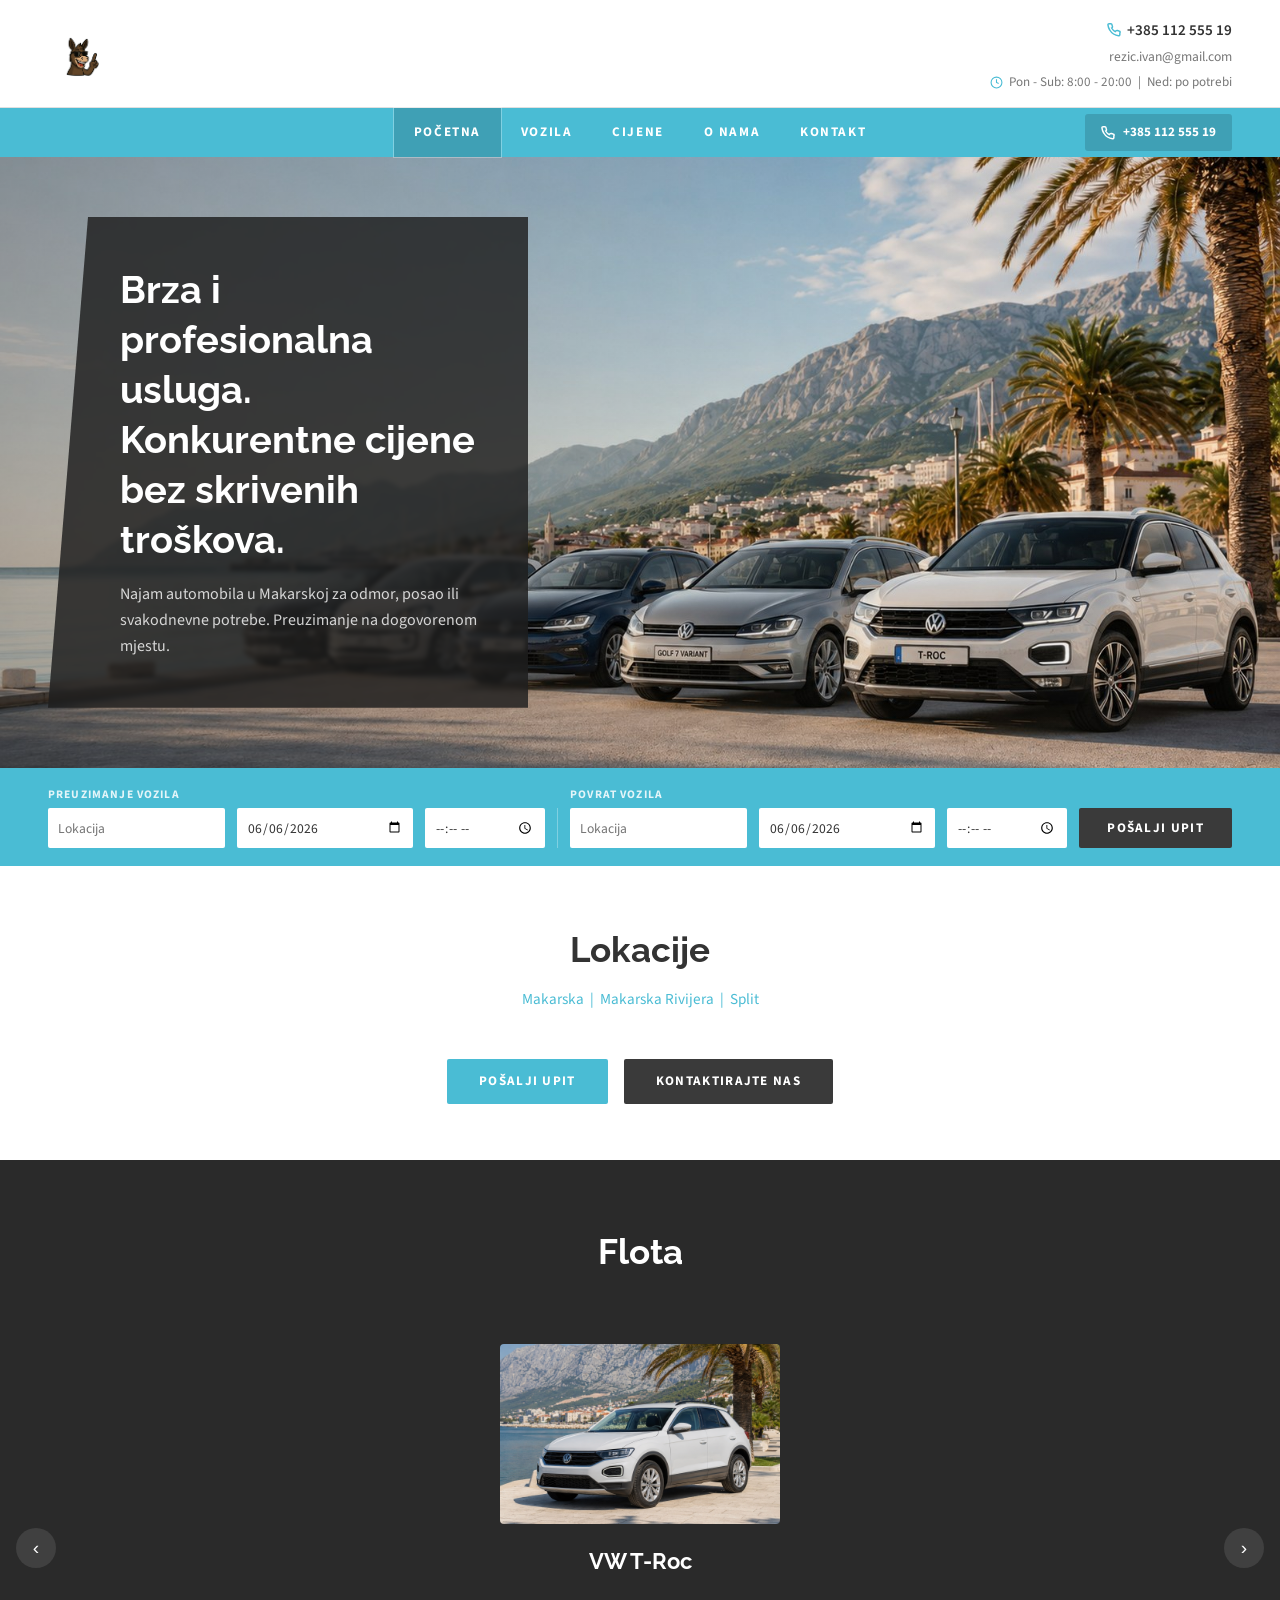
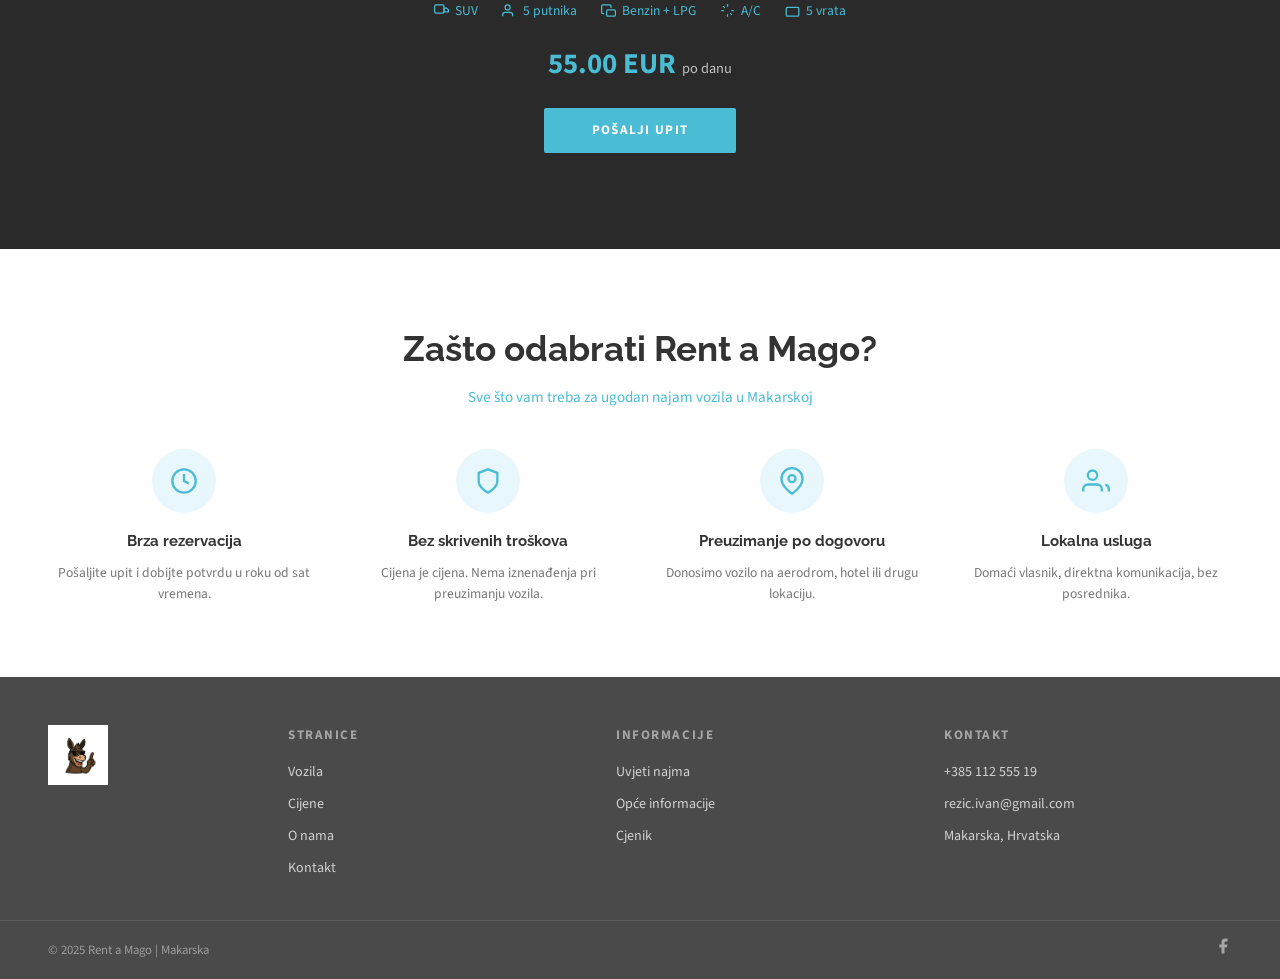
==== index.html @ d25d4eca "slike" ====
<!DOCTYPE html>
<html lang="hr">
<head>
<meta charset="UTF-8">
<meta name="viewport" content="width=device-width, initial-scale=1.0">
<title>Rent a Car Makarska | Rent a Mago</title>
<meta name="description" content="Povoljni najam automobila u Makarskoj i na Makarskoj rivijeri. VW T-Roc, Golf Variant, Polo, Up i Opel Adam Cabrio. Pošaljite upit odmah.">
<link rel="preconnect" href="https://fonts.googleapis.com">
<link rel="preconnect" href="https://fonts.gstatic.com" crossorigin>
<link href="https://fonts.googleapis.com/css2?family=Raleway:wght@700;800&family=Source+Sans+3:wght@400;600;700&display=swap" rel="stylesheet">
<link rel="stylesheet" href="style.css">
</head>
<body>

<!-- TOP HEADER -->
<div class="top-header">
  <div class="top-header-inner">
    <a href="index.html" class="logo-wrap">
      <img src="[data-uri]" alt="Rent a Mago" class="logo-img">
    </a>
    <div class="header-contact">
      <div class="header-phones">
        <span class="header-phone">
          <svg width="14" height="14" viewBox="0 0 24 24" fill="none" stroke="currentColor" stroke-width="2.5"><path d="M22 16.92v3a2 2 0 0 1-2.18 2 19.79 19.79 0 0 1-8.63-3.07A19.5 19.5 0 0 1 4.69 12a19.79 19.79 0 0 1-3.07-8.67A2 2 0 0 1 3.6 1.27h3a2 2 0 0 1 2 1.72c.127.96.361 1.903.7 2.81a2 2 0 0 1-.45 2.11L7.91 8.56a16 16 0 0 0 6.29 6.29l1.46-1.47a2 2 0 0 1 2.11-.45c.907.339 1.85.573 2.81.7A2 2 0 0 1 22 16.92z"/></svg>
          +385 112 555 19
        </span>
      </div>
      <span class="header-email">rezic.ivan@gmail.com</span>
      <span class="header-hours">
        <svg width="13" height="13" viewBox="0 0 24 24" fill="none" stroke="currentColor" stroke-width="2"><circle cx="12" cy="12" r="10"/><polyline points="12 6 12 12 16 14"/></svg>
        Pon - Sub: 8:00 - 20:00 &nbsp;|&nbsp; Ned: po potrebi
      </span>
    </div>
  </div>
</div>

<!-- NAVBAR -->
<nav class="navbar" id="navbar">
  <div class="navbar-inner">
    <ul class="nav-links" id="navLinks">
      <li><a href="index.html" class="nav-link active">Početna</a></li>
      <li><a href="vozila.html" class="nav-link">Vozila</a></li>
      <li><a href="cijene.html" class="nav-link">Cijene</a></li>
      <li><a href="o-nama.html" class="nav-link">O nama</a></li>
      <li><a href="kontakt.html" class="nav-link">Kontakt</a></li>
    </ul>
    <a href="tel:+38511255519" class="nav-phone-pill">
      <svg width="14" height="14" viewBox="0 0 24 24" fill="none" stroke="currentColor" stroke-width="2.5"><path d="M22 16.92v3a2 2 0 0 1-2.18 2 19.79 19.79 0 0 1-8.63-3.07A19.5 19.5 0 0 1 4.69 12a19.79 19.79 0 0 1-3.07-8.67A2 2 0 0 1 3.6 1.27h3a2 2 0 0 1 2 1.72c.127.96.361 1.903.7 2.81a2 2 0 0 1-.45 2.11L7.91 8.56a16 16 0 0 0 6.29 6.29l1.46-1.47a2 2 0 0 1 2.11-.45c.907.339 1.85.573 2.81.7A2 2 0 0 1 22 16.92z"/></svg>
      +385 112 555 19
    </a>
    <button class="burger" id="burger" aria-label="Menu"><span></span><span></span><span></span></button>
  </div>
</nav>

<!-- HERO -->
<section class="hero">
  <div class="hero-img-placeholder"></div>
  <div class="hero-bg"></div>
  <div class="hero-inner">
    <div class="hero-panel">
      <h1>Brza i profesionalna usluga. Konkurentne cijene bez skrivenih troškova.</h1>
      <p>Najam automobila u Makarskoj za odmor, posao ili svakodnevne potrebe. Preuzimanje na dogovorenom mjestu.</p>
    </div>
  </div>
</section>

<!-- BOOKING BAR -->
<div class="booking-bar">
  <div class="booking-bar-inner">
    <div class="booking-group">
      <label>Preuzimanje vozila</label>
      <input type="text" placeholder="Lokacija">
    </div>
    <div class="booking-group">
      <label>&nbsp;</label>
      <input type="date" value="2026-06-06">
    </div>
    <div class="booking-group" style="max-width:110px">
      <label>&nbsp;</label>
      <input type="time" placeholder="Vrijeme">
    </div>
    <div class="booking-divider"></div>
    <div class="booking-group">
      <label>Povrat vozila</label>
      <input type="text" placeholder="Lokacija">
    </div>
    <div class="booking-group">
      <label>&nbsp;</label>
      <input type="date" value="2026-06-06">
    </div>
    <div class="booking-group" style="max-width:110px">
      <label>&nbsp;</label>
      <input type="time" placeholder="Vrijeme">
    </div>
    <a href="kontakt.html" class="btn-book">Pošalji upit</a>
  </div>
</div>

<!-- LOCATION SECTION -->
<section class="location-section">
  <div class="container">
    <h2 class="section-title">Lokacije</h2>
    <p class="section-sub">Makarska &nbsp;|&nbsp; Makarska Rivijera &nbsp;|&nbsp; Split</p>
    <div class="location-btns">
      <a href="kontakt.html" class="btn-primary">Pošalji upit</a>
      <a href="kontakt.html" class="btn-secondary">Kontaktirajte nas</a>
    </div>
  </div>
</section>

<!-- FLEET CAROUSEL -->
<section class="fleet-section">
  <div class="container">
    <h2 class="section-title" style="margin-bottom:32px">Flota</h2>
  </div>
  <div class="fleet-carousel" id="fleetCarousel">
    <div class="fleet-track" id="fleetTrack">

      
      <div class="fleet-card">
        <div class="fleet-car-img">
          <img src="images/troc-1.png" alt="VW T-Roc">
        </div>
        <h3>VW T-Roc</h3>
        <div class="fleet-specs">
          <span class="fleet-spec"><svg width="15" height="15" viewBox="0 0 24 24" fill="none" stroke="currentColor" stroke-width="2"><rect x="1" y="3" width="15" height="13" rx="2"/><path d="M16 8h4l3 3v3h-7V8z"/></svg> SUV</span>
          <span class="fleet-spec"><svg width="15" height="15" viewBox="0 0 24 24" fill="none" stroke="currentColor" stroke-width="2"><path d="M17 21v-2a4 4 0 0 0-4-4H5a4 4 0 0 0-4 4v2"/><circle cx="9" cy="7" r="4"/></svg> 5 putnika</span>
          <span class="fleet-spec"><svg width="15" height="15" viewBox="0 0 24 24" fill="none" stroke="currentColor" stroke-width="2"><path d="M5 17H3a2 2 0 0 1-2-2V5a2 2 0 0 1 2-2h11a2 2 0 0 1 2 2v3"/><rect x="9" y="11" width="14" height="10" rx="2"/></svg> Benzin + LPG</span>
          <span class="fleet-spec"><svg width="15" height="15" viewBox="0 0 24 24" fill="none" stroke="currentColor" stroke-width="2"><path d="M12 2v4M12 18v4M4.93 4.93l2.83 2.83M16.24 16.24l2.83 2.83M2 12h4M18 12h4"/></svg> A/C</span>
          <span class="fleet-spec"><svg width="15" height="15" viewBox="0 0 24 24" fill="none" stroke="currentColor" stroke-width="2"><rect x="2" y="7" width="20" height="14" rx="2"/></svg> 5 vrata</span>
        </div>
        <div class="fleet-price">
          <div class="fleet-price-new">55.00 EUR <span>po danu</span></div>
        </div>
        <a href="kontakt.html" class="btn-primary" style="padding:12px 48px">Pošalji upit</a>
      </div>

      <div class="fleet-card">
        <div class="fleet-car-img">
          <img src="images/golf-1.png" alt="VW Golf 7 Variant">
        </div>
        <h3>VW Golf 7 Variant</h3>
        <div class="fleet-specs">
          <span class="fleet-spec"><svg width="15" height="15" viewBox="0 0 24 24" fill="none" stroke="currentColor" stroke-width="2"><rect x="1" y="3" width="15" height="13" rx="2"/><path d="M16 8h4l3 3v3h-7V8z"/></svg> Karavan</span>
          <span class="fleet-spec"><svg width="15" height="15" viewBox="0 0 24 24" fill="none" stroke="currentColor" stroke-width="2"><path d="M17 21v-2a4 4 0 0 0-4-4H5a4 4 0 0 0-4 4v2"/><circle cx="9" cy="7" r="4"/></svg> 5 putnika</span>
          <span class="fleet-spec"><svg width="15" height="15" viewBox="0 0 24 24" fill="none" stroke="currentColor" stroke-width="2"><path d="M5 17H3a2 2 0 0 1-2-2V5a2 2 0 0 1 2-2h11a2 2 0 0 1 2 2v3"/><rect x="9" y="11" width="14" height="10" rx="2"/></svg> Dizel</span>
          <span class="fleet-spec"><svg width="15" height="15" viewBox="0 0 24 24" fill="none" stroke="currentColor" stroke-width="2"><path d="M12 2v4M12 18v4M4.93 4.93l2.83 2.83M16.24 16.24l2.83 2.83M2 12h4M18 12h4"/></svg> A/C</span>
          <span class="fleet-spec"><svg width="15" height="15" viewBox="0 0 24 24" fill="none" stroke="currentColor" stroke-width="2"><rect x="2" y="7" width="20" height="14" rx="2"/></svg> 5 vrata</span>
        </div>
        <div class="fleet-price">
          <div class="fleet-price-new">50.00 EUR <span>po danu</span></div>
        </div>
        <a href="kontakt.html" class="btn-primary" style="padding:12px 48px">Pošalji upit</a>
      </div>

      <div class="fleet-card">
        <div class="fleet-car-img">
          <img src="images/polo-1.png" alt="VW Polo">
        </div>
        <h3>VW Polo</h3>
        <div class="fleet-specs">
          <span class="fleet-spec"><svg width="15" height="15" viewBox="0 0 24 24" fill="none" stroke="currentColor" stroke-width="2"><rect x="1" y="3" width="15" height="13" rx="2"/><path d="M16 8h4l3 3v3h-7V8z"/></svg> Gradsko vozilo</span>
          <span class="fleet-spec"><svg width="15" height="15" viewBox="0 0 24 24" fill="none" stroke="currentColor" stroke-width="2"><path d="M17 21v-2a4 4 0 0 0-4-4H5a4 4 0 0 0-4 4v2"/><circle cx="9" cy="7" r="4"/></svg> 5 putnika</span>
          <span class="fleet-spec"><svg width="15" height="15" viewBox="0 0 24 24" fill="none" stroke="currentColor" stroke-width="2"><path d="M5 17H3a2 2 0 0 1-2-2V5a2 2 0 0 1 2-2h11a2 2 0 0 1 2 2v3"/><rect x="9" y="11" width="14" height="10" rx="2"/></svg> Dizel</span>
          <span class="fleet-spec"><svg width="15" height="15" viewBox="0 0 24 24" fill="none" stroke="currentColor" stroke-width="2"><path d="M12 2v4M12 18v4M4.93 4.93l2.83 2.83M16.24 16.24l2.83 2.83M2 12h4M18 12h4"/></svg> A/C</span>
          <span class="fleet-spec"><svg width="15" height="15" viewBox="0 0 24 24" fill="none" stroke="currentColor" stroke-width="2"><rect x="2" y="7" width="20" height="14" rx="2"/></svg> 5 vrata</span>
        </div>
        <div class="fleet-price">
          <div class="fleet-price-new">40.00 EUR <span>po danu</span></div>
        </div>
        <a href="kontakt.html" class="btn-primary" style="padding:12px 48px">Pošalji upit</a>
      </div>

      <div class="fleet-card">
        <div class="fleet-car-img">
          <img src="images/up-1.png" alt="VW Up">
        </div>
        <h3>VW Up</h3>
        <div class="fleet-specs">
          <span class="fleet-spec"><svg width="15" height="15" viewBox="0 0 24 24" fill="none" stroke="currentColor" stroke-width="2"><rect x="1" y="3" width="15" height="13" rx="2"/><path d="M16 8h4l3 3v3h-7V8z"/></svg> Mali gradski</span>
          <span class="fleet-spec"><svg width="15" height="15" viewBox="0 0 24 24" fill="none" stroke="currentColor" stroke-width="2"><path d="M17 21v-2a4 4 0 0 0-4-4H5a4 4 0 0 0-4 4v2"/><circle cx="9" cy="7" r="4"/></svg> 4 putnika</span>
          <span class="fleet-spec"><svg width="15" height="15" viewBox="0 0 24 24" fill="none" stroke="currentColor" stroke-width="2"><path d="M5 17H3a2 2 0 0 1-2-2V5a2 2 0 0 1 2-2h11a2 2 0 0 1 2 2v3"/><rect x="9" y="11" width="14" height="10" rx="2"/></svg> Benzin</span>
          <span class="fleet-spec"><svg width="15" height="15" viewBox="0 0 24 24" fill="none" stroke="currentColor" stroke-width="2"><path d="M12 2v4M12 18v4M4.93 4.93l2.83 2.83M16.24 16.24l2.83 2.83M2 12h4M18 12h4"/></svg> A/C</span>
          <span class="fleet-spec"><svg width="15" height="15" viewBox="0 0 24 24" fill="none" stroke="currentColor" stroke-width="2"><rect x="2" y="7" width="20" height="14" rx="2"/></svg> 5 vrata</span>
        </div>
        <div class="fleet-price">
          <div class="fleet-price-new">35.00 EUR <span>po danu</span></div>
        </div>
        <a href="kontakt.html" class="btn-primary" style="padding:12px 48px">Pošalji upit</a>
      </div>

      <div class="fleet-card">
        <div class="fleet-car-img">
          <img src="images/adam-1.png" alt="Opel Adam Cabrio">
        </div>
        <h3>Opel Adam Cabrio</h3>
        <div class="fleet-specs">
          <span class="fleet-spec"><svg width="15" height="15" viewBox="0 0 24 24" fill="none" stroke="currentColor" stroke-width="2"><rect x="1" y="3" width="15" height="13" rx="2"/><path d="M16 8h4l3 3v3h-7V8z"/></svg> Cabrio</span>
          <span class="fleet-spec"><svg width="15" height="15" viewBox="0 0 24 24" fill="none" stroke="currentColor" stroke-width="2"><path d="M17 21v-2a4 4 0 0 0-4-4H5a4 4 0 0 0-4 4v2"/><circle cx="9" cy="7" r="4"/></svg> 4 putnika</span>
          <span class="fleet-spec"><svg width="15" height="15" viewBox="0 0 24 24" fill="none" stroke="currentColor" stroke-width="2"><path d="M5 17H3a2 2 0 0 1-2-2V5a2 2 0 0 1 2-2h11a2 2 0 0 1 2 2v3"/><rect x="9" y="11" width="14" height="10" rx="2"/></svg> Benzin</span>
          <span class="fleet-spec"><svg width="15" height="15" viewBox="0 0 24 24" fill="none" stroke="currentColor" stroke-width="2"><path d="M12 2v4M12 18v4M4.93 4.93l2.83 2.83M16.24 16.24l2.83 2.83M2 12h4M18 12h4"/></svg> A/C</span>
          <span class="fleet-spec"><svg width="15" height="15" viewBox="0 0 24 24" fill="none" stroke="currentColor" stroke-width="2"><rect x="2" y="7" width="20" height="14" rx="2"/></svg> 3 vrata</span>
        </div>
        <div class="fleet-price">
          <div class="fleet-price-new">45.00 EUR <span>po danu</span></div>
        </div>
        <a href="kontakt.html" class="btn-primary" style="padding:12px 48px">Pošalji upit</a>
      </div>



    </div>
    <button class="fleet-nav fleet-prev" id="fleetPrev">&#8249;</button>
    <button class="fleet-nav fleet-next" id="fleetNext">&#8250;</button>
  </div>
</section>

<!-- FEATURES -->
<section class="section section-light">
  <div class="container">
    <h2 class="section-title">Zašto odabrati Rent a Mago?</h2>
    <p class="section-sub" style="margin-bottom:40px">Sve što vam treba za ugodan najam vozila u Makarskoj</p>
    <div class="features-grid">
      <div class="feature-card">
        <div class="feature-icon"><svg width="28" height="28" viewBox="0 0 24 24" fill="none" stroke="currentColor" stroke-width="2"><circle cx="12" cy="12" r="10"/><polyline points="12 6 12 12 16 14"/></svg></div>
        <h4>Brza rezervacija</h4>
        <p>Pošaljite upit i dobijte potvrdu u roku od sat vremena.</p>
      </div>
      <div class="feature-card">
        <div class="feature-icon"><svg width="28" height="28" viewBox="0 0 24 24" fill="none" stroke="currentColor" stroke-width="2"><path d="M12 22s8-4 8-10V5l-8-3-8 3v7c0 6 8 10 8 10z"/></svg></div>
        <h4>Bez skrivenih troškova</h4>
        <p>Cijena je cijena. Nema iznenađenja pri preuzimanju vozila.</p>
      </div>
      <div class="feature-card">
        <div class="feature-icon"><svg width="28" height="28" viewBox="0 0 24 24" fill="none" stroke="currentColor" stroke-width="2"><path d="M21 10c0 7-9 13-9 13s-9-6-9-13a9 9 0 0 1 18 0z"/><circle cx="12" cy="10" r="3"/></svg></div>
        <h4>Preuzimanje po dogovoru</h4>
        <p>Donosimo vozilo na aerodrom, hotel ili drugu lokaciju.</p>
      </div>
      <div class="feature-card">
        <div class="feature-icon"><svg width="28" height="28" viewBox="0 0 24 24" fill="none" stroke="currentColor" stroke-width="2"><path d="M17 21v-2a4 4 0 0 0-4-4H5a4 4 0 0 0-4 4v2"/><circle cx="9" cy="7" r="4"/><path d="M23 21v-2a4 4 0 0 0-3-3.87"/></svg></div>
        <h4>Lokalna usluga</h4>
        <p>Domaći vlasnik, direktna komunikacija, bez posrednika.</p>
      </div>
    </div>
  </div>
</section>

<!-- FOOTER -->
<footer class="footer">
  <div class="footer-inner">
    <div>
      <img src="[data-uri]" alt="Rent a Mago" class="footer-logo-img">
    </div>
    <div class="footer-col">
      <h5>Stranice</h5>
      <ul>
        <li><a href="vozila.html">Vozila</a></li>
        <li><a href="cijene.html">Cijene</a></li>
        <li><a href="o-nama.html">O nama</a></li>
        <li><a href="kontakt.html">Kontakt</a></li>
      </ul>
    </div>
    <div class="footer-col">
      <h5>Informacije</h5>
      <ul>
        <li><a href="kontakt.html">Uvjeti najma</a></li>
        <li><a href="kontakt.html">Opće informacije</a></li>
        <li><a href="cijene.html">Cjenik</a></li>
      </ul>
    </div>
    <div class="footer-col">
      <h5>Kontakt</h5>
      <ul>
        <li><a href="tel:+38511255519">+385 112 555 19</a></li>
        <li><a href="mailto:rezic.ivan@gmail.com">rezic.ivan@gmail.com</a></li>
        <li><a href="#">Makarska, Hrvatska</a></li>
      </ul>
    </div>
  </div>
  <div class="footer-bottom">
    <span class="footer-copy">&copy; 2025 Rent a Mago | Makarska</span>
    <div class="footer-social">
      <a href="#" aria-label="Facebook"><svg width="18" height="18" viewBox="0 0 24 24" fill="currentColor"><path d="M18 2h-3a5 5 0 0 0-5 5v3H7v4h3v8h4v-8h3l1-4h-4V7a1 1 0 0 1 1-1h3z"/></svg></a>
    </div>
  </div>
</footer>

<!-- MOBILE BAR -->
<div class="mobile-bar">
  <a href="tel:+38511255519"><svg width="16" height="16" viewBox="0 0 24 24" fill="none" stroke="currentColor" stroke-width="2.5"><path d="M22 16.92v3a2 2 0 0 1-2.18 2 19.79 19.79 0 0 1-8.63-3.07A19.5 19.5 0 0 1 4.69 12a19.79 19.79 0 0 1-3.07-8.67A2 2 0 0 1 3.6 1.27h3a2 2 0 0 1 2 1.72c.127.96.361 1.903.7 2.81a2 2 0 0 1-.45 2.11L7.91 8.56a16 16 0 0 0 6.29 6.29l1.46-1.47a2 2 0 0 1 2.11-.45c.907.339 1.85.573 2.81.7A2 2 0 0 1 22 16.92z"/></svg> Nazovi</a>
  <a href="kontakt.html"><svg width="16" height="16" viewBox="0 0 24 24" fill="none" stroke="currentColor" stroke-width="2.5"><path d="M21 15a2 2 0 0 1-2 2H7l-4 4V5a2 2 0 0 1 2-2h14a2 2 0 0 1 2 2z"/></svg> Upit</a>
</div>

<script src="main.js"></script>
</body>
</html>
---- style.css ----
/* ===========================
   RENT A MAGO — ALLEGRA STYLE
   =========================== */

*, *::before, *::after { box-sizing: border-box; margin: 0; padding: 0; }

:root {
  --blue: #4abcd4;
  --blue-dark: #3aa8c0;
  --blue-light: #e8f7fb;
  --dark: #3a3a3a;
  --dark-footer: #4a4a4a;
  --text: #333333;
  --text-muted: #777777;
  --text-light: #999999;
  --border: #e0e0e0;
  --white: #ffffff;
  --bg-light: #f5f5f5;
  --red: #e84545;
  --font-main: 'Source Sans 3', 'Segoe UI', sans-serif;
  --font-heading: 'Raleway', 'Segoe UI', sans-serif;
}

html {
  scroll-behavior: smooth;
  overflow-x: hidden;
}

body {
  font-family: var(--font-main);
  font-size: 15px;
  color: var(--text);
  background: var(--white);
  line-height: 1.6;
  overflow-x: hidden;
}

a { text-decoration: none; color: inherit; }
img { max-width: 100%; display: block; }
ul { list-style: none; }

/* ---- TOP HEADER ---- */
.top-header {
  background: var(--white);
  padding: 18px 0 14px;
  border-bottom: 1px solid var(--border);
}
.top-header-inner {
  max-width: 1160px; margin: 0 auto; padding: 0 24px;
  display: flex; align-items: center; justify-content: space-between;
}
.logo-wrap { display: flex; align-items: center; gap: 12px; }
.logo-img { height: 64px; width: auto; }
.logo-text { font-family: var(--font-heading); font-size: 0.75rem; font-weight: 700; letter-spacing: 0.3em; color: var(--blue); text-transform: uppercase; }
.header-contact { display: flex; flex-direction: column; align-items: flex-end; gap: 4px; }
.header-phones { display: flex; flex-direction: column; align-items: flex-end; gap: 2px; }
.header-phone { display: flex; align-items: center; gap: 6px; font-size: 0.95rem; font-weight: 600; color: var(--text); }
.header-phone svg { color: var(--blue); flex-shrink: 0; }
.header-email { font-size: 0.85rem; color: var(--text-muted); }
.header-hours { display: flex; align-items: center; gap: 6px; font-size: 0.82rem; color: var(--text-muted); }
.header-hours svg { color: var(--blue); }

/* ---- NAVBAR ---- */
.navbar {
  background: var(--blue);
  position: sticky; top: 0; z-index: 900;
}
.navbar-inner {
  max-width: 1160px; margin: 0 auto; padding: 0 24px;
  display: flex; align-items: center; justify-content: space-between;
}
.nav-links { display: flex; align-items: center; gap: 0; }
.nav-link {
  display: block; padding: 14px 20px;
  font-size: 0.82rem; font-weight: 700; letter-spacing: 0.12em;
  text-transform: uppercase; color: var(--white);
  transition: background 0.2s;
}
.nav-link:hover, .nav-link.active {
  background: rgba(0,0,0,0.15);
  outline: 1px solid rgba(255,255,255,0.3);
}
.nav-phone-pill {
  display: flex; align-items: center; gap: 8px;
  background: rgba(0,0,0,0.15); border-radius: 3px;
  padding: 8px 16px; font-size: 0.82rem; font-weight: 700; color: var(--white);
}
.burger { display: none; flex-direction: column; gap: 5px; cursor: pointer; padding: 8px; background: none; border: none; }
.burger span { display: block; width: 22px; height: 2px; background: var(--white); transition: 0.3s; }

/* ---- HERO ---- */
.hero {
  position: relative; width: 100%;
  min-height: 480px;
  overflow: hidden;
  display: flex; align-items: stretch;
}
.hero-bg {
  position: absolute; inset: 0;
  background: linear-gradient(100deg, rgba(0,0,0,0.35) 0%, rgba(0,0,0,0.1) 55%, transparent 100%);
  z-index: 1;
}
.hero-img {
  position: absolute; inset: 0;
  background: url('hero-bg.jpg') center/cover no-repeat;
  background-color: #1a2a3a;
}
/* Placeholder gradient when no photo */
.hero-img-placeholder {
  position: absolute; inset: 0;
  background-image: url('hero-rent-a-mago.jpg');
  background-size: cover;
  background-position: center center;
  background-repeat: no-repeat;
  background-color: #1a2a3a;
}
.hero-inner {
  position: relative; z-index: 2;
  width: 100%; display: flex; align-items: center; justify-content: flex-start;
  max-width: 1160px; margin: 0 auto; padding: 60px 24px;
}
.hero-panel {
  background: rgba(30,30,30,0.82);
  backdrop-filter: blur(2px);
  clip-path: polygon(40px 0%, 100% 0%, 100% 100%, 0% 100%);
  padding: 48px 48px 48px 72px;
  max-width: 480px; width: 100%;
}
.hero-panel h1 {
  font-family: var(--font-heading);
  font-size: clamp(1.6rem, 3vw, 2.4rem);
  font-weight: 700;
  color: var(--white);
  line-height: 1.3;
  margin-bottom: 16px;
}
.hero-panel p { font-size: 1rem; color: rgba(255,255,255,0.8); line-height: 1.65; }

/* ---- BOOKING BAR ---- */
.booking-bar {
  background: var(--blue);
  padding: 18px 0;
}
.booking-bar-inner {
  max-width: 1160px; margin: 0 auto; padding: 0 24px;
  display: flex; align-items: flex-end; gap: 12px; flex-wrap: wrap;
}
.booking-group { display: flex; flex-direction: column; gap: 4px; flex: 1; min-width: 120px; }
.booking-group label { font-size: 0.72rem; font-weight: 700; letter-spacing: 0.1em; text-transform: uppercase; color: rgba(255,255,255,0.85); }
.booking-group input, .booking-group select {
  height: 40px; padding: 0 10px;
  border: none; border-radius: 2px;
  font-family: var(--font-main); font-size: 0.85rem; color: var(--text);
  background: var(--white);
  width: 100%;
}
.booking-group input:focus, .booking-group select:focus { outline: 2px solid rgba(255,255,255,0.5); }
.booking-divider {
  width: 1px; height: 40px; background: rgba(255,255,255,0.3);
  align-self: flex-end; flex-shrink: 0;
}
.btn-book {
  height: 40px; padding: 0 28px;
  background: var(--dark); color: var(--white);
  border: none; border-radius: 2px;
  font-family: var(--font-main); font-size: 0.82rem; font-weight: 700;
  letter-spacing: 0.1em; text-transform: uppercase;
  cursor: pointer; transition: background 0.2s; white-space: nowrap;
  flex-shrink: 0;
}
.btn-book:hover { background: #222; }

/* ---- SECTIONS ---- */
.section { padding: 72px 0; }
.section-light { background: var(--white); }
.section-grey { background: var(--bg-light); }

.container { max-width: 1160px; margin: 0 auto; padding: 0 24px; width: 100%; }

.section-title {
  font-family: var(--font-heading);
  font-size: clamp(1.6rem, 3vw, 2.2rem);
  font-weight: 700; color: var(--text);
  text-align: center; margin-bottom: 8px;
}
.section-sub {
  text-align: center; color: var(--blue);
  font-size: 0.95rem; margin-bottom: 48px;
}
.section-sub a { color: var(--blue); }
.section-sub span { margin: 0 6px; }

/* ---- LOCATION SECTION ---- */
.location-section { padding: 56px 0; background: var(--white); text-align: center; }
.location-btns { display: flex; align-items: center; justify-content: center; gap: 16px; margin-top: 24px; }
.btn-primary {
  display: inline-block; padding: 12px 32px;
  background: var(--blue); color: var(--white);
  border-radius: 2px; font-size: 0.82rem; font-weight: 700;
  letter-spacing: 0.1em; text-transform: uppercase;
  border: none; cursor: pointer; transition: background 0.2s;
}
.btn-primary:hover { background: var(--blue-dark); }
.btn-secondary {
  display: inline-block; padding: 12px 32px;
  background: var(--dark); color: var(--white);
  border-radius: 2px; font-size: 0.82rem; font-weight: 700;
  letter-spacing: 0.1em; text-transform: uppercase;
  border: none; cursor: pointer; transition: background 0.2s;
}
.btn-secondary:hover { background: #222; }

/* ---- FLEET CAROUSEL ---- */
.fleet-section {
  background: #2a2a2a;
  padding: 64px 0;
}
.fleet-section .section-title { color: var(--white); }
.fleet-carousel { position: relative; overflow: hidden; }
.fleet-track {
  display: flex; transition: transform 0.4s ease;
}
.fleet-card {
  min-width: 100%; padding: 32px 48px;
  display: flex; flex-direction: column; align-items: center;
  gap: 20px;
}
.fleet-car-img {
  width: 280px; height: 180px;
  background: #ddd; border-radius: 4px;
  display: flex; align-items: center; justify-content: center;
  overflow: hidden;
}
.fleet-car-img img { width: 100%; height: 100%; object-fit: cover; }
.fleet-car-img.placeholder {
  background: linear-gradient(135deg, #555 0%, #444 100%);
  color: #888; font-size: 0.8rem;
}
.fleet-card h3 { font-family: var(--font-heading); font-size: 1.4rem; color: var(--white); font-weight: 700; }
.fleet-specs { display: flex; flex-wrap: wrap; justify-content: center; gap: 12px 24px; }
.fleet-spec { display: flex; align-items: center; gap: 6px; color: var(--blue); font-size: 0.85rem; }
.fleet-spec svg { flex-shrink: 0; }
.fleet-price { text-align: center; }
.fleet-price-old { font-size: 0.85rem; color: #888; text-decoration: line-through; }
.fleet-price-new { font-size: 1.8rem; font-weight: 700; color: var(--blue); }
.fleet-price-new span { font-size: 0.9rem; color: rgba(255,255,255,0.7); font-weight: 400; }
.fleet-nav {
  position: absolute; top: 50%; transform: translateY(-50%);
  background: rgba(255,255,255,0.1); border: none; color: var(--white);
  width: 40px; height: 40px; border-radius: 50%;
  font-size: 1.2rem; cursor: pointer; display: flex; align-items: center; justify-content: center;
  transition: background 0.2s; z-index: 5;
}
.fleet-nav:hover { background: rgba(255,255,255,0.25); }
.fleet-prev { left: 16px; }
.fleet-next { right: 16px; }

/* ---- VEHICLES LIST (vozila.html) ---- */
.vehicle-row {
  display: grid;
  grid-template-columns: 240px 1fr 200px;
  gap: 0;
  background: var(--white);
  border: 1px solid var(--border);
  border-radius: 3px;
  margin-bottom: 24px;
  overflow: hidden;
  transition: box-shadow 0.2s;
}
.vehicle-row:hover { box-shadow: 0 4px 20px rgba(0,0,0,0.1); }
.vehicle-img-wrap {
  background: var(--bg-light);
  display: flex; align-items: center; justify-content: center;
  padding: 24px;
}
.vehicle-img-wrap img { max-width: 190px; height: auto; }
.vehicle-img-wrap.svg-placeholder {
  background: #f0f0f0;
}
.vehicle-gallery {
  display: flex;
  flex-direction: column;
  gap: 12px;
  width: 100%;
}
.vehicle-main-img {
  width: 100%;
  height: 190px;
  object-fit: cover;
  border-radius: 6px;
  display: block;
  background: #e9eef1;
}
.vehicle-thumbs {
  display: grid;
  grid-template-columns: repeat(2, minmax(0, 1fr));
  gap: 10px;
}
.vehicle-thumb {
  border: 2px solid transparent;
  border-radius: 6px;
  padding: 0;
  overflow: hidden;
  background: transparent;
  cursor: pointer;
  transition: border-color 0.2s, transform 0.2s;
}
.vehicle-thumb:hover {
  transform: translateY(-1px);
}
.vehicle-thumb.is-active {
  border-color: var(--blue);
}
.vehicle-thumb img {
  width: 100%;
  height: 76px;
  object-fit: cover;
  display: block;
}
.vehicle-info { padding: 24px 28px; border-left: 1px solid var(--border); }
.vehicle-info h3 { font-family: var(--font-heading); font-size: 1.15rem; font-weight: 700; color: var(--text); margin-bottom: 14px; }
.vehicle-specs-list { display: flex; flex-direction: column; gap: 6px; }
.vehicle-spec-item { display: flex; align-items: center; gap: 8px; font-size: 0.85rem; color: var(--blue); }
.vehicle-spec-item svg { color: var(--blue); flex-shrink: 0; }
.vehicle-price-box {
  padding: 24px 20px;
  border-left: 1px solid var(--border);
  display: flex; flex-direction: column; align-items: center; justify-content: center;
  gap: 12px; text-align: center;
}
.price-label { font-size: 0.78rem; color: var(--text-muted); text-transform: uppercase; letter-spacing: 0.1em; }
.price-old { font-size: 0.85rem; color: #bbb; text-decoration: line-through; }
.price-new { font-size: 1.5rem; font-weight: 700; color: var(--red); }
.price-new small { font-size: 0.8rem; color: var(--text-muted); font-weight: 400; }
.price-per { font-size: 0.8rem; color: var(--text-muted); }
.btn-upit {
  width: 100%; padding: 11px 0;
  background: var(--blue); color: var(--white);
  border: none; border-radius: 2px;
  font-size: 0.78rem; font-weight: 700; letter-spacing: 0.12em;
  text-transform: uppercase; cursor: pointer;
  transition: background 0.2s; text-align: center; display: block;
}
.btn-upit:hover { background: var(--blue-dark); }
.price-note { font-size: 0.72rem; color: var(--text-muted); }

/* ---- PAGE HERO (subpages) ---- */
.page-hero {
  background: var(--bg-light);
  padding: 48px 0;
  text-align: center;
  border-bottom: 1px solid var(--border);
}
.page-hero h1 {
  font-family: var(--font-heading);
  font-size: clamp(1.8rem, 4vw, 2.8rem);
  font-weight: 700; color: var(--text);
}

/* ---- CONTACT FORM ---- */
.contact-form-wrap {
  background: var(--white);
  border: 1px solid var(--border);
  border-radius: 4px;
  padding: 40px 48px;
  max-width: 900px; margin: 0 auto;
}
.form-section-title { font-size: 1rem; font-weight: 700; color: var(--text); margin-bottom: 16px; }
.form-grid-2 { display: grid; grid-template-columns: 1fr 1fr; gap: 16px; }
.form-grid-3 { display: grid; grid-template-columns: 1fr 1fr 1fr; gap: 16px; }
.form-field { display: flex; flex-direction: column; gap: 5px; }
.form-field label { font-size: 0.78rem; color: var(--text-muted); }
.form-field input, .form-field select, .form-field textarea {
  height: 40px; padding: 0 12px;
  border: 1px solid var(--border); border-radius: 2px;
  font-family: var(--font-main); font-size: 0.88rem; color: var(--text);
  background: var(--white); width: 100%;
}
.form-field textarea { height: 130px; padding: 10px 12px; resize: vertical; }
.form-field input:focus, .form-field select:focus, .form-field textarea:focus {
  outline: none; border-color: var(--blue);
}
.form-field.full { grid-column: 1 / -1; }
.form-divider { height: 1px; background: var(--border); margin: 24px 0; }
.checkbox-group { display: flex; flex-direction: column; gap: 10px; }
.checkbox-item { display: flex; align-items: center; gap: 10px; font-size: 0.88rem; cursor: pointer; }
.checkbox-item input[type="checkbox"] { width: 16px; height: 16px; accent-color: var(--blue); cursor: pointer; }
.form-back { font-size: 0.85rem; color: var(--blue); display: inline-block; margin-bottom: 20px; }
.form-back:hover { text-decoration: underline; }
.form-submit-wrap { display: flex; justify-content: flex-end; padding-top: 16px; }
.btn-submit {
  padding: 13px 40px;
  background: var(--blue); color: var(--white);
  border: none; border-radius: 2px;
  font-size: 0.82rem; font-weight: 700; letter-spacing: 0.12em;
  text-transform: uppercase; cursor: pointer; transition: background 0.2s;
}
.btn-submit:hover { background: var(--blue-dark); }
.privacy-check { display: flex; align-items: flex-start; gap: 10px; font-size: 0.82rem; color: var(--text-muted); }
.privacy-check input { margin-top: 2px; accent-color: var(--blue); }
.privacy-check a { color: var(--blue); }

/* ---- FEATURES ---- */
.features-grid { display: grid; grid-template-columns: repeat(4, 1fr); gap: 32px; }
.feature-card { text-align: center; }
.feature-icon {
  width: 64px; height: 64px; margin: 0 auto 16px;
  background: var(--blue-light); border-radius: 50%;
  display: flex; align-items: center; justify-content: center;
}
.feature-icon svg { color: var(--blue); }
.feature-card h4 { font-family: var(--font-heading); font-size: 0.95rem; font-weight: 700; margin-bottom: 8px; color: var(--text); }
.feature-card p { font-size: 0.85rem; color: var(--text-muted); line-height: 1.6; }

/* ---- FOOTER ---- */
.footer { background: var(--dark-footer); padding: 48px 0 0; }
.footer-inner {
  max-width: 1160px; margin: 0 auto; padding: 0 24px;
  display: grid; grid-template-columns: 200px 1fr 1fr 1fr;
  gap: 40px; padding-bottom: 40px;
}
.footer-logo-img { height: 60px; width: auto; margin-bottom: 0; }
.footer-col h5 { font-size: 0.82rem; font-weight: 700; color: rgba(255,255,255,0.5); text-transform: uppercase; letter-spacing: 0.12em; margin-bottom: 14px; }
.footer-col ul { display: flex; flex-direction: column; gap: 8px; }
.footer-col ul li a { font-size: 0.88rem; color: rgba(255,255,255,0.75); transition: color 0.2s; }
.footer-col ul li a:hover { color: var(--white); }
.footer-bottom {
  border-top: 1px solid rgba(255,255,255,0.1);
  padding: 16px 24px;
  max-width: 1160px; margin: 0 auto;
  display: flex; align-items: center; justify-content: space-between;
}
.footer-copy { font-size: 0.8rem; color: rgba(255,255,255,0.45); }
.footer-social a { color: rgba(255,255,255,0.5); transition: color 0.2s; }
.footer-social a:hover { color: var(--white); }

/* ---- MOBILE PHONE BAR ---- */
.mobile-bar {
  display: none;
  position: fixed; bottom: 0; left: 0; right: 0; z-index: 999;
  background: var(--blue);
  padding: 12px 24px;
  justify-content: center; align-items: center; gap: 16px;
}
.mobile-bar a {
  flex: 1; text-align: center; padding: 10px;
  background: rgba(0,0,0,0.15); border-radius: 2px;
  color: var(--white); font-size: 0.82rem; font-weight: 700;
  letter-spacing: 0.08em; text-transform: uppercase;
  display: flex; align-items: center; justify-content: center; gap: 6px;
}

/* ---- NOTE ---- */
.price-asterisk-note {
  font-size: 0.82rem; color: var(--text-muted); margin-top: 32px;
  padding: 16px; border-left: 3px solid var(--border);
  background: var(--bg-light);
}

/* ---- RESPONSIVE ---- */
@media (max-width: 1024px) {
  .features-grid { grid-template-columns: repeat(2, 1fr); }
  .footer-inner { grid-template-columns: 1fr 1fr; }
  .vehicle-row { grid-template-columns: 200px 1fr 180px; }
  .hero-panel { max-width: 420px; }
}

/* ==============================
   TABLET + MOBILE  (≤ 768px)
   ============================== */
@media (max-width: 768px) {

  /* --- TOP HEADER: logo + phone side-by-side, compact --- */
  .top-header { padding: 12px 0; }
  .top-header-inner {
    flex-direction: row;
    align-items: center;
    justify-content: space-between;
    gap: 12px;
  }
  .logo-img { height: 48px; }
  .header-contact {
    align-items: flex-end;
    gap: 2px;
  }
  .header-phones { align-items: flex-end; }
  .header-phone {
    font-size: 0.88rem;
    font-weight: 700;
    color: var(--blue);
  }
  .header-email { display: none; }
  .header-hours { display: none; }

  /* --- NAVBAR --- */
  .navbar-inner { padding: 0 16px; min-height: 48px; }
  .nav-links {
    display: none;
    position: fixed;
    top: 0; left: 0; right: 0; bottom: 0;
    background: var(--blue);
    flex-direction: column;
    align-items: center;
    justify-content: center;
    gap: 0;
    z-index: 998;
  }
  .nav-links.open { display: flex; }
  .nav-link {
    font-size: 1.15rem;
    padding: 20px 48px;
    width: 100%;
    text-align: center;
    border-bottom: 1px solid rgba(255,255,255,0.1);
    letter-spacing: 0.15em;
  }
  .nav-link:first-child { border-top: 1px solid rgba(255,255,255,0.1); }
  .nav-phone-pill { display: none; }
  .burger { display: flex; z-index: 999; }

  /* Burger → X animation */
  .burger.open span:nth-child(1) { transform: rotate(45deg) translate(5px, 5px); }
  .burger.open span:nth-child(2) { opacity: 0; }
  .burger.open span:nth-child(3) { transform: rotate(-45deg) translate(5px, -5px); }

  /* --- HERO: full-screen, panel bottom-aligned --- */
  .hero {
    min-height: 88vw;
    align-items: flex-end;
  }
  .hero-img-placeholder {
    background-position: 65% center;
  }
  .hero-bg {
    background: linear-gradient(180deg,
      rgba(0,0,0,0.05) 0%,
      rgba(0,0,0,0.55) 60%,
      rgba(0,0,0,0.82) 100%);
  }
  .hero-inner {
    padding: 0;
    justify-content: stretch;
    align-items: flex-end;
  }
  .hero-panel {
    clip-path: none;
    padding: 28px 20px 32px;
    max-width: 100%;
    width: 100%;
    background: linear-gradient(180deg, transparent 0%, rgba(10,20,40,0.96) 30%);
    backdrop-filter: none;
    border-radius: 0;
  }
  .hero-panel h1 {
    font-size: clamp(1.45rem, 5.5vw, 1.9rem);
    margin-bottom: 10px;
    line-height: 1.25;
  }
  .hero-panel p {
    font-size: 0.88rem;
    color: rgba(255,255,255,0.75);
    line-height: 1.6;
    max-width: 360px;
  }

  /* --- BOOKING BAR: clean vertical stack --- */
  .booking-bar { padding: 0; }
  .booking-bar-inner {
    flex-direction: column;
    gap: 0;
    padding: 0;
  }
  .booking-divider { display: none; }
  .booking-group {
    min-width: 100%;
    flex: none;
    border-bottom: 1px solid rgba(255,255,255,0.15);
    padding: 14px 20px;
    gap: 6px;
    flex-direction: row;
    align-items: center;
    justify-content: space-between;
  }
  .booking-group label {
    font-size: 0.72rem;
    color: rgba(255,255,255,0.7);
    white-space: nowrap;
    min-width: 120px;
  }
  .booking-group input,
  .booking-group select {
    height: 36px;
    flex: 1;
    text-align: right;
    background: rgba(255,255,255,0.15);
    color: var(--white);
    border: none;
    border-radius: 3px;
    font-size: 0.85rem;
    padding: 0 10px;
  }
  .booking-group input::placeholder { color: rgba(255,255,255,0.5); }
  .btn-book {
    width: 100%;
    height: 52px;
    font-size: 0.88rem;
    letter-spacing: 0.18em;
    border-radius: 0;
    background: #1a1a2a;
  }
  .btn-book:hover { background: #111; }

  /* --- LOCATION SECTION --- */
  .location-section { padding: 40px 0; }
  .location-btns { flex-direction: column; align-items: stretch; padding: 0 16px; }
  .btn-primary, .btn-secondary { text-align: center; padding: 14px; width: 100%; }

  /* --- VEHICLE ROWS --- */
  .vehicle-row { grid-template-columns: 1fr; border-radius: 4px; }
  .vehicle-img-wrap { padding: 24px 24px 20px; min-height: 160px; }
  .vehicle-main-img { height: 220px; }
  .vehicle-info { border-left: none; border-top: 1px solid var(--border); padding: 20px; }
  .vehicle-price-box {
    border-left: none;
    border-top: 1px solid var(--border);
    flex-direction: row;
    flex-wrap: wrap;
    justify-content: space-between;
    align-items: center;
    padding: 16px 20px;
    gap: 8px;
    text-align: left;
  }
  .price-label { width: 100%; }
  .btn-upit { width: auto; min-width: 120px; padding: 11px 20px; }

  /* --- FEATURES --- */
  .features-grid { grid-template-columns: 1fr 1fr; gap: 20px; }
  .feature-card { padding: 0 4px; }

  /* --- FLEET CAROUSEL --- */
  .fleet-card { padding: 28px 20px; }
  .fleet-car-img { width: 220px; height: 140px; }

  /* --- FOOTER --- */
  .footer { padding-top: 36px; }
  .footer-inner {
    grid-template-columns: 1fr 1fr;
    gap: 28px;
    padding-bottom: 32px;
  }
  .footer-inner > div:first-child { grid-column: 1 / -1; }
  .footer-logo-img { height: 50px; }

  /* --- FORM --- */
  .form-grid-2, .form-grid-3 { grid-template-columns: 1fr; }
  .contact-form-wrap { padding: 24px 16px; }

  /* --- MOBILE BOTTOM BAR --- */
  .mobile-bar { display: flex; }
  body { padding-bottom: 64px; }
}

/* ==============================
   SMALL PHONES (≤ 480px)
   ============================== */
@media (max-width: 480px) {
  .top-header-inner { padding: 0 16px; }
  .logo-img { height: 42px; }
  .header-phone { font-size: 0.82rem; }

  .hero { min-height: 100vw; }
  .hero-panel { padding: 24px 16px 28px; }
  .hero-panel h1 { font-size: 1.3rem; }
  .hero-panel p { font-size: 0.84rem; }

  .booking-group { padding: 12px 16px; }

  .section { padding: 48px 0; }
  .features-grid { grid-template-columns: 1fr; gap: 20px; }
  .footer-inner { grid-template-columns: 1fr; gap: 20px; }

  .section-title { font-size: 1.4rem; }

  .fleet-car-img { width: 180px; height: 115px; }
  .fleet-card { padding: 24px 16px; }
  .fleet-price-new { font-size: 1.5rem; }

  .vehicle-img-wrap { padding: 20px; }
  .vehicle-main-img { height: 200px; }
  .vehicle-thumb img { height: 72px; }
  .prices-table { font-size: 0.82rem; }
  .prices-table th, .prices-table td { padding: 10px 10px; }
}


/* ---- DESKTOP FULL WIDTH LAYOUT ----
   Desktop sadržaj se širi preko cijele širine ekrana na svim monitorima. */
@media (min-width: 769px) {
  .top-header-inner,
  .navbar-inner,
  .hero-inner,
  .booking-bar-inner,
  .container,
  .footer-inner,
  .footer-bottom {
    max-width: none !important;
    width: 100% !important;
    margin-left: 0 !important;
    margin-right: 0 !important;
    padding-left: 48px !important;
    padding-right: 48px !important;
  }

  .hero-inner {
    padding-top: 60px !important;
    padding-bottom: 60px !important;
  }

  .contact-form-wrap {
    max-width: none !important;
  }

  .vehicle-row {
    grid-template-columns: 340px minmax(0, 1fr) 240px;
  }

  .vehicle-main-img {
    height: 220px;
  }
}

@media (min-width: 1600px) {
  .top-header-inner,
  .navbar-inner,
  .hero-inner,
  .booking-bar-inner,
  .container,
  .footer-inner,
  .footer-bottom {
    padding-left: 72px !important;
    padding-right: 72px !important;
  }
}

/* ---- ALIGNMENT FIXES: centered desktop nav + centered inquiry button ---- */
@media (min-width: 769px) {
  .navbar-inner {
    display: grid !important;
    grid-template-columns: 1fr auto 1fr;
    align-items: center;
  }

  .nav-links {
    grid-column: 2;
    justify-content: center;
    justify-self: center;
  }

  .nav-phone-pill {
    grid-column: 3;
    justify-self: end;
  }

  .booking-bar-inner {
    justify-content: center !important;
    align-items: flex-end;
  }

  .btn-book {
    display: flex;
    align-items: center;
    justify-content: center;
    text-align: center;
  }
}

@media (max-width: 768px) {
  .booking-bar-inner {
    align-items: center;
  }

  .btn-book {
    width: calc(100% - 40px);
    max-width: 340px;
    margin: 16px auto;
    border-radius: 2px;
    display: flex;
    align-items: center;
    justify-content: center;
    text-align: center;
  }
}
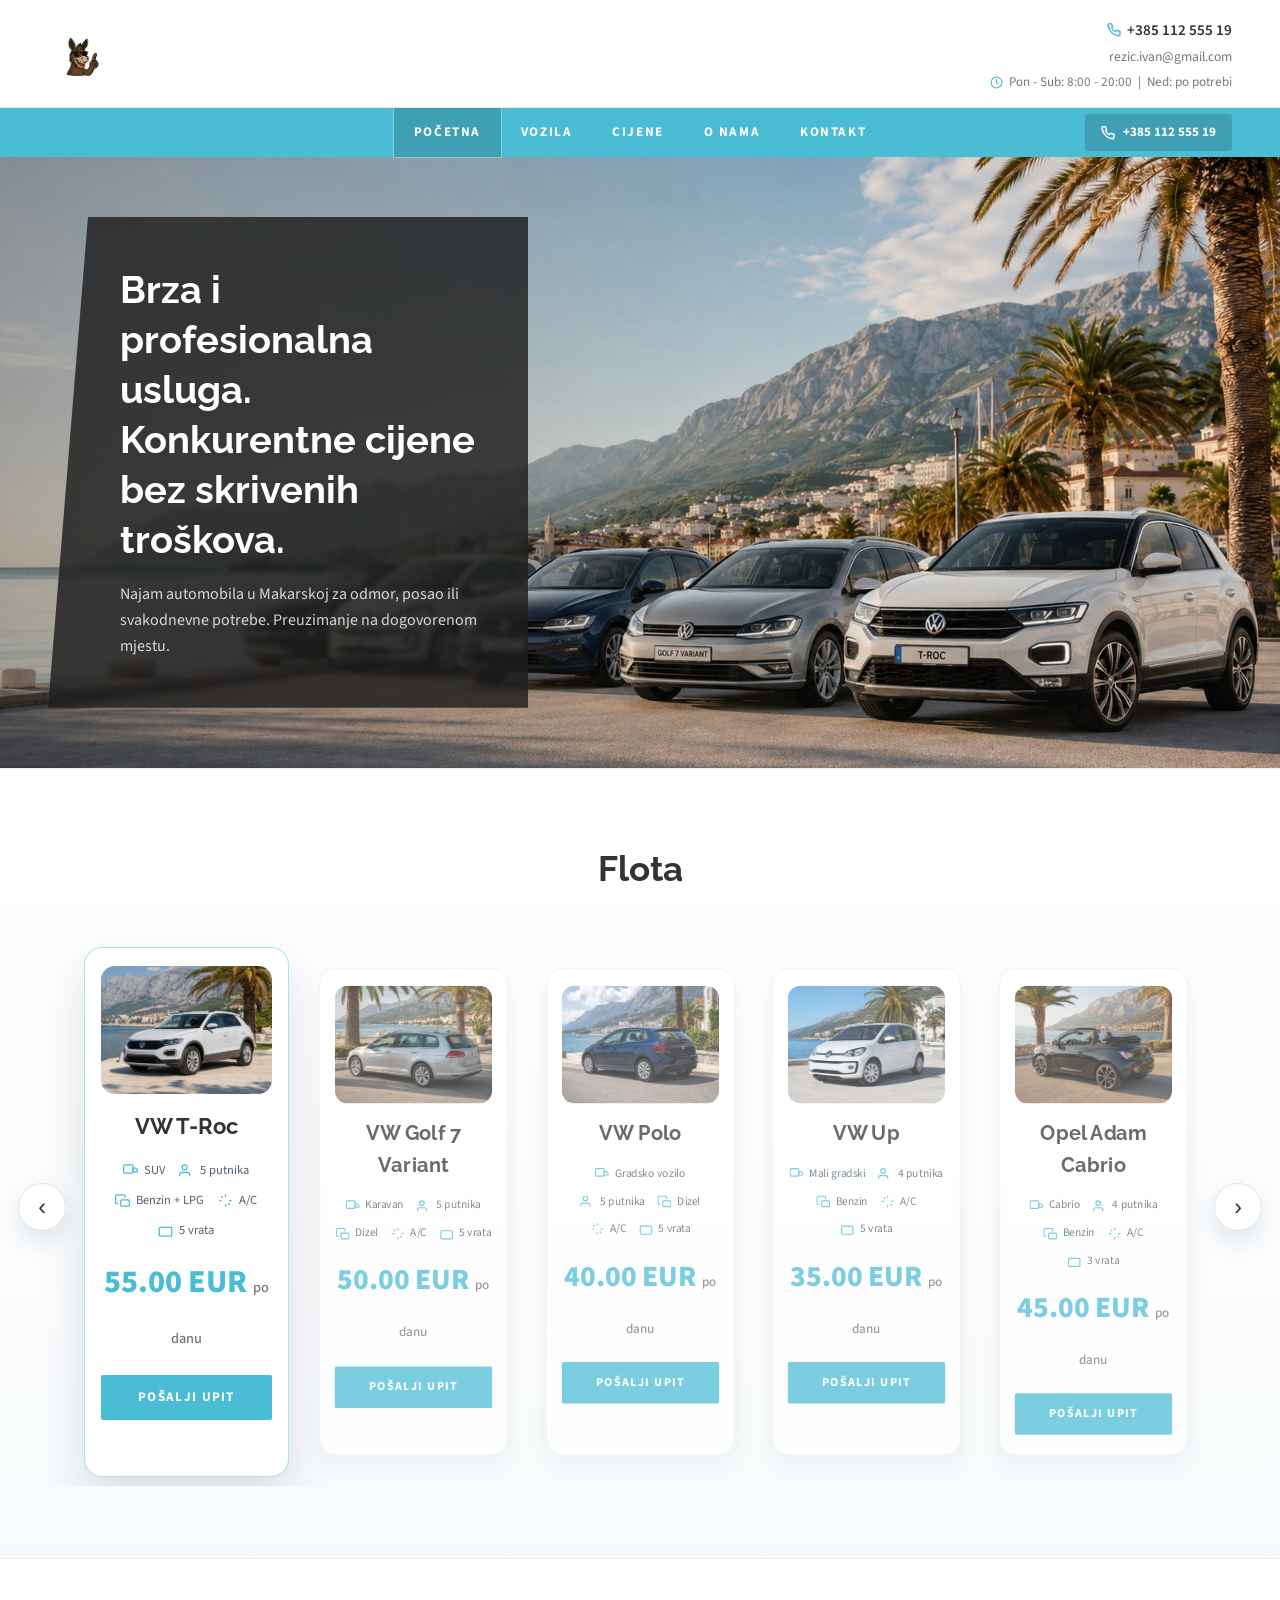
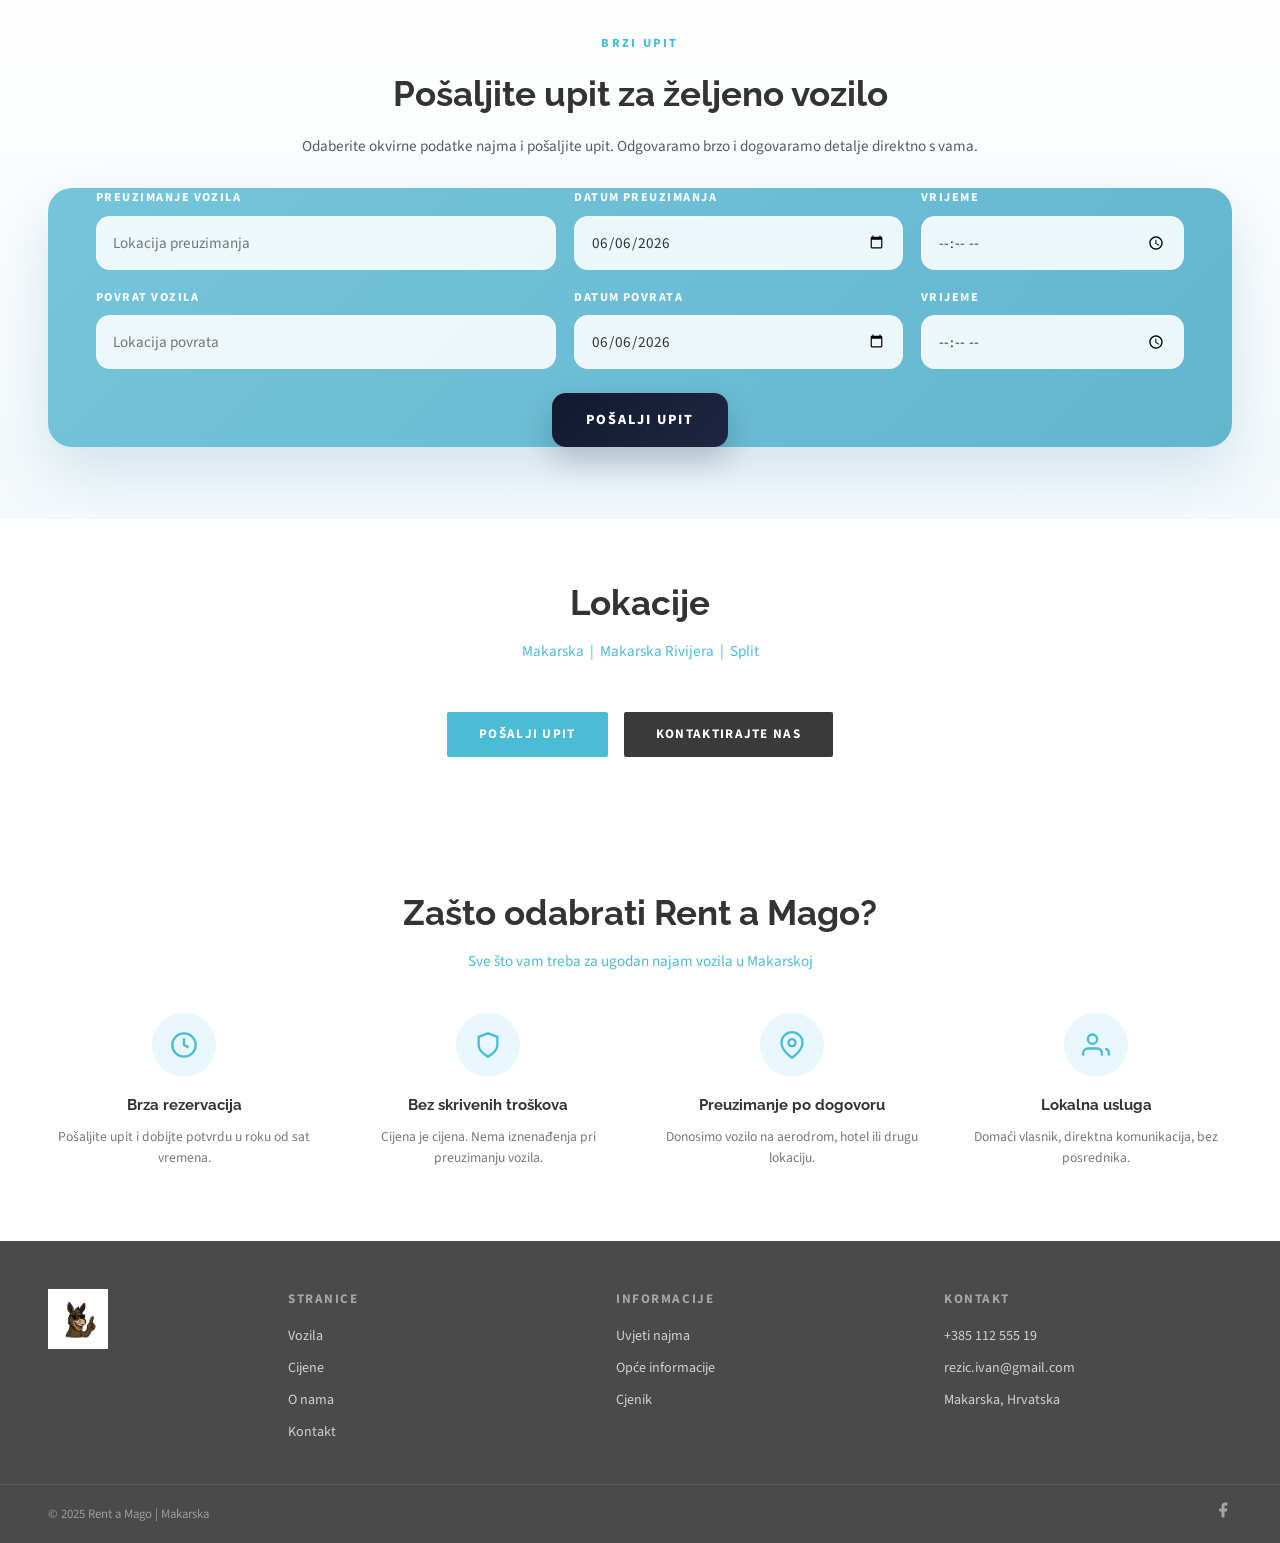
==== commit 458d07fc: "4" ====
--- a/index.html
+++ b/index.html
@@ -64,37 +64,154 @@
   </div>
 </section>
 
-<!-- BOOKING BAR -->
-<div class="booking-bar">
-  <div class="booking-bar-inner">
-    <div class="booking-group">
-      <label>Preuzimanje vozila</label>
-      <input type="text" placeholder="Lokacija">
-    </div>
-    <div class="booking-group">
-      <label>&nbsp;</label>
-      <input type="date" value="2026-06-06">
-    </div>
-    <div class="booking-group" style="max-width:110px">
-      <label>&nbsp;</label>
-      <input type="time" placeholder="Vrijeme">
-    </div>
-    <div class="booking-divider"></div>
-    <div class="booking-group">
-      <label>Povrat vozila</label>
-      <input type="text" placeholder="Lokacija">
-    </div>
-    <div class="booking-group">
-      <label>&nbsp;</label>
-      <input type="date" value="2026-06-06">
-    </div>
-    <div class="booking-group" style="max-width:110px">
-      <label>&nbsp;</label>
-      <input type="time" placeholder="Vrijeme">
-    </div>
-    <a href="kontakt.html" class="btn-book">Pošalji upit</a>
-  </div>
-</div>
+<!-- FLEET CAROUSEL -->
+<section class="fleet-section">
+  <div class="container">
+    <h2 class="section-title" style="margin-bottom:32px">Flota</h2>
+  </div>
+  <div class="fleet-carousel" id="fleetCarousel">
+    <div class="fleet-track" id="fleetTrack">
+
+      
+      <div class="fleet-card">
+        <div class="fleet-car-img">
+          <img src="images/troc-1.png" alt="VW T-Roc">
+        </div>
+        <h3>VW T-Roc</h3>
+        <div class="fleet-specs">
+          <span class="fleet-spec"><svg width="15" height="15" viewBox="0 0 24 24" fill="none" stroke="currentColor" stroke-width="2"><rect x="1" y="3" width="15" height="13" rx="2"/><path d="M16 8h4l3 3v3h-7V8z"/></svg> SUV</span>
+          <span class="fleet-spec"><svg width="15" height="15" viewBox="0 0 24 24" fill="none" stroke="currentColor" stroke-width="2"><path d="M17 21v-2a4 4 0 0 0-4-4H5a4 4 0 0 0-4 4v2"/><circle cx="9" cy="7" r="4"/></svg> 5 putnika</span>
+          <span class="fleet-spec"><svg width="15" height="15" viewBox="0 0 24 24" fill="none" stroke="currentColor" stroke-width="2"><path d="M5 17H3a2 2 0 0 1-2-2V5a2 2 0 0 1 2-2h11a2 2 0 0 1 2 2v3"/><rect x="9" y="11" width="14" height="10" rx="2"/></svg> Benzin + LPG</span>
+          <span class="fleet-spec"><svg width="15" height="15" viewBox="0 0 24 24" fill="none" stroke="currentColor" stroke-width="2"><path d="M12 2v4M12 18v4M4.93 4.93l2.83 2.83M16.24 16.24l2.83 2.83M2 12h4M18 12h4"/></svg> A/C</span>
+          <span class="fleet-spec"><svg width="15" height="15" viewBox="0 0 24 24" fill="none" stroke="currentColor" stroke-width="2"><rect x="2" y="7" width="20" height="14" rx="2"/></svg> 5 vrata</span>
+        </div>
+        <div class="fleet-price">
+          <div class="fleet-price-new">55.00 EUR <span>po danu</span></div>
+        </div>
+        <a href="kontakt.html" class="btn-primary" style="padding:12px 48px">Pošalji upit</a>
+      </div>
+
+      <div class="fleet-card">
+        <div class="fleet-car-img">
+          <img src="images/golf-1.png" alt="VW Golf 7 Variant">
+        </div>
+        <h3>VW Golf 7 Variant</h3>
+        <div class="fleet-specs">
+          <span class="fleet-spec"><svg width="15" height="15" viewBox="0 0 24 24" fill="none" stroke="currentColor" stroke-width="2"><rect x="1" y="3" width="15" height="13" rx="2"/><path d="M16 8h4l3 3v3h-7V8z"/></svg> Karavan</span>
+          <span class="fleet-spec"><svg width="15" height="15" viewBox="0 0 24 24" fill="none" stroke="currentColor" stroke-width="2"><path d="M17 21v-2a4 4 0 0 0-4-4H5a4 4 0 0 0-4 4v2"/><circle cx="9" cy="7" r="4"/></svg> 5 putnika</span>
+          <span class="fleet-spec"><svg width="15" height="15" viewBox="0 0 24 24" fill="none" stroke="currentColor" stroke-width="2"><path d="M5 17H3a2 2 0 0 1-2-2V5a2 2 0 0 1 2-2h11a2 2 0 0 1 2 2v3"/><rect x="9" y="11" width="14" height="10" rx="2"/></svg> Dizel</span>
+          <span class="fleet-spec"><svg width="15" height="15" viewBox="0 0 24 24" fill="none" stroke="currentColor" stroke-width="2"><path d="M12 2v4M12 18v4M4.93 4.93l2.83 2.83M16.24 16.24l2.83 2.83M2 12h4M18 12h4"/></svg> A/C</span>
+          <span class="fleet-spec"><svg width="15" height="15" viewBox="0 0 24 24" fill="none" stroke="currentColor" stroke-width="2"><rect x="2" y="7" width="20" height="14" rx="2"/></svg> 5 vrata</span>
+        </div>
+        <div class="fleet-price">
+          <div class="fleet-price-new">50.00 EUR <span>po danu</span></div>
+        </div>
+        <a href="kontakt.html" class="btn-primary" style="padding:12px 48px">Pošalji upit</a>
+      </div>
+
+      <div class="fleet-card">
+        <div class="fleet-car-img">
+          <img src="images/polo-1.png" alt="VW Polo">
+        </div>
+        <h3>VW Polo</h3>
+        <div class="fleet-specs">
+          <span class="fleet-spec"><svg width="15" height="15" viewBox="0 0 24 24" fill="none" stroke="currentColor" stroke-width="2"><rect x="1" y="3" width="15" height="13" rx="2"/><path d="M16 8h4l3 3v3h-7V8z"/></svg> Gradsko vozilo</span>
+          <span class="fleet-spec"><svg width="15" height="15" viewBox="0 0 24 24" fill="none" stroke="currentColor" stroke-width="2"><path d="M17 21v-2a4 4 0 0 0-4-4H5a4 4 0 0 0-4 4v2"/><circle cx="9" cy="7" r="4"/></svg> 5 putnika</span>
+          <span class="fleet-spec"><svg width="15" height="15" viewBox="0 0 24 24" fill="none" stroke="currentColor" stroke-width="2"><path d="M5 17H3a2 2 0 0 1-2-2V5a2 2 0 0 1 2-2h11a2 2 0 0 1 2 2v3"/><rect x="9" y="11" width="14" height="10" rx="2"/></svg> Dizel</span>
+          <span class="fleet-spec"><svg width="15" height="15" viewBox="0 0 24 24" fill="none" stroke="currentColor" stroke-width="2"><path d="M12 2v4M12 18v4M4.93 4.93l2.83 2.83M16.24 16.24l2.83 2.83M2 12h4M18 12h4"/></svg> A/C</span>
+          <span class="fleet-spec"><svg width="15" height="15" viewBox="0 0 24 24" fill="none" stroke="currentColor" stroke-width="2"><rect x="2" y="7" width="20" height="14" rx="2"/></svg> 5 vrata</span>
+        </div>
+        <div class="fleet-price">
+          <div class="fleet-price-new">40.00 EUR <span>po danu</span></div>
+        </div>
+        <a href="kontakt.html" class="btn-primary" style="padding:12px 48px">Pošalji upit</a>
+      </div>
+
+      <div class="fleet-card">
+        <div class="fleet-car-img">
+          <img src="images/up-1.png" alt="VW Up">
+        </div>
+        <h3>VW Up</h3>
+        <div class="fleet-specs">
+          <span class="fleet-spec"><svg width="15" height="15" viewBox="0 0 24 24" fill="none" stroke="currentColor" stroke-width="2"><rect x="1" y="3" width="15" height="13" rx="2"/><path d="M16 8h4l3 3v3h-7V8z"/></svg> Mali gradski</span>
+          <span class="fleet-spec"><svg width="15" height="15" viewBox="0 0 24 24" fill="none" stroke="currentColor" stroke-width="2"><path d="M17 21v-2a4 4 0 0 0-4-4H5a4 4 0 0 0-4 4v2"/><circle cx="9" cy="7" r="4"/></svg> 4 putnika</span>
+          <span class="fleet-spec"><svg width="15" height="15" viewBox="0 0 24 24" fill="none" stroke="currentColor" stroke-width="2"><path d="M5 17H3a2 2 0 0 1-2-2V5a2 2 0 0 1 2-2h11a2 2 0 0 1 2 2v3"/><rect x="9" y="11" width="14" height="10" rx="2"/></svg> Benzin</span>
+          <span class="fleet-spec"><svg width="15" height="15" viewBox="0 0 24 24" fill="none" stroke="currentColor" stroke-width="2"><path d="M12 2v4M12 18v4M4.93 4.93l2.83 2.83M16.24 16.24l2.83 2.83M2 12h4M18 12h4"/></svg> A/C</span>
+          <span class="fleet-spec"><svg width="15" height="15" viewBox="0 0 24 24" fill="none" stroke="currentColor" stroke-width="2"><rect x="2" y="7" width="20" height="14" rx="2"/></svg> 5 vrata</span>
+        </div>
+        <div class="fleet-price">
+          <div class="fleet-price-new">35.00 EUR <span>po danu</span></div>
+        </div>
+        <a href="kontakt.html" class="btn-primary" style="padding:12px 48px">Pošalji upit</a>
+      </div>
+
+      <div class="fleet-card">
+        <div class="fleet-car-img">
+          <img src="images/adam-1.png" alt="Opel Adam Cabrio">
+        </div>
+        <h3>Opel Adam Cabrio</h3>
+        <div class="fleet-specs">
+          <span class="fleet-spec"><svg width="15" height="15" viewBox="0 0 24 24" fill="none" stroke="currentColor" stroke-width="2"><rect x="1" y="3" width="15" height="13" rx="2"/><path d="M16 8h4l3 3v3h-7V8z"/></svg> Cabrio</span>
+          <span class="fleet-spec"><svg width="15" height="15" viewBox="0 0 24 24" fill="none" stroke="currentColor" stroke-width="2"><path d="M17 21v-2a4 4 0 0 0-4-4H5a4 4 0 0 0-4 4v2"/><circle cx="9" cy="7" r="4"/></svg> 4 putnika</span>
+          <span class="fleet-spec"><svg width="15" height="15" viewBox="0 0 24 24" fill="none" stroke="currentColor" stroke-width="2"><path d="M5 17H3a2 2 0 0 1-2-2V5a2 2 0 0 1 2-2h11a2 2 0 0 1 2 2v3"/><rect x="9" y="11" width="14" height="10" rx="2"/></svg> Benzin</span>
+          <span class="fleet-spec"><svg width="15" height="15" viewBox="0 0 24 24" fill="none" stroke="currentColor" stroke-width="2"><path d="M12 2v4M12 18v4M4.93 4.93l2.83 2.83M16.24 16.24l2.83 2.83M2 12h4M18 12h4"/></svg> A/C</span>
+          <span class="fleet-spec"><svg width="15" height="15" viewBox="0 0 24 24" fill="none" stroke="currentColor" stroke-width="2"><rect x="2" y="7" width="20" height="14" rx="2"/></svg> 3 vrata</span>
+        </div>
+        <div class="fleet-price">
+          <div class="fleet-price-new">45.00 EUR <span>po danu</span></div>
+        </div>
+        <a href="kontakt.html" class="btn-primary" style="padding:12px 48px">Pošalji upit</a>
+      </div>
+
+
+
+    </div>
+    <button class="fleet-nav fleet-prev" id="fleetPrev">&#8249;</button>
+    <button class="fleet-nav fleet-next" id="fleetNext">&#8250;</button>
+  </div>
+</section>
+
+<!-- INQUIRY SECTION -->
+<section class="booking-bar inquiry-section">
+  <div class="container">
+    <div class="inquiry-header">
+      <span class="inquiry-kicker">Brzi upit</span>
+      <h2 class="section-title">Pošaljite upit za željeno vozilo</h2>
+      <p class="section-sub">Odaberite okvirne podatke najma i pošaljite upit. Odgovaramo brzo i dogovaramo detalje direktno s vama.</p>
+    </div>
+    <div class="booking-bar-inner inquiry-card">
+      <div class="booking-group booking-group-wide">
+        <label>Preuzimanje vozila</label>
+        <input type="text" placeholder="Lokacija preuzimanja">
+      </div>
+      <div class="booking-group">
+        <label>Datum preuzimanja</label>
+        <input type="date" value="2026-06-06">
+      </div>
+      <div class="booking-group booking-group-time">
+        <label>Vrijeme</label>
+        <input type="time" placeholder="Vrijeme">
+      </div>
+      <div class="booking-group booking-group-wide">
+        <label>Povrat vozila</label>
+        <input type="text" placeholder="Lokacija povrata">
+      </div>
+      <div class="booking-group">
+        <label>Datum povrata</label>
+        <input type="date" value="2026-06-06">
+      </div>
+      <div class="booking-group booking-group-time">
+        <label>Vrijeme</label>
+        <input type="time" placeholder="Vrijeme">
+      </div>
+      <div class="booking-action-wrap">
+        <a href="kontakt.html" class="btn-book">Pošalji upit</a>
+      </div>
+    </div>
+  </div>
+</section>
+
+
 
 <!-- LOCATION SECTION -->
 <section class="location-section">
@@ -108,112 +225,7 @@
   </div>
 </section>
 
-<!-- FLEET CAROUSEL -->
-<section class="fleet-section">
-  <div class="container">
-    <h2 class="section-title" style="margin-bottom:32px">Flota</h2>
-  </div>
-  <div class="fleet-carousel" id="fleetCarousel">
-    <div class="fleet-track" id="fleetTrack">
-
-      
-      <div class="fleet-card">
-        <div class="fleet-car-img">
-          <img src="images/troc-1.png" alt="VW T-Roc">
-        </div>
-        <h3>VW T-Roc</h3>
-        <div class="fleet-specs">
-          <span class="fleet-spec"><svg width="15" height="15" viewBox="0 0 24 24" fill="none" stroke="currentColor" stroke-width="2"><rect x="1" y="3" width="15" height="13" rx="2"/><path d="M16 8h4l3 3v3h-7V8z"/></svg> SUV</span>
-          <span class="fleet-spec"><svg width="15" height="15" viewBox="0 0 24 24" fill="none" stroke="currentColor" stroke-width="2"><path d="M17 21v-2a4 4 0 0 0-4-4H5a4 4 0 0 0-4 4v2"/><circle cx="9" cy="7" r="4"/></svg> 5 putnika</span>
-          <span class="fleet-spec"><svg width="15" height="15" viewBox="0 0 24 24" fill="none" stroke="currentColor" stroke-width="2"><path d="M5 17H3a2 2 0 0 1-2-2V5a2 2 0 0 1 2-2h11a2 2 0 0 1 2 2v3"/><rect x="9" y="11" width="14" height="10" rx="2"/></svg> Benzin + LPG</span>
-          <span class="fleet-spec"><svg width="15" height="15" viewBox="0 0 24 24" fill="none" stroke="currentColor" stroke-width="2"><path d="M12 2v4M12 18v4M4.93 4.93l2.83 2.83M16.24 16.24l2.83 2.83M2 12h4M18 12h4"/></svg> A/C</span>
-          <span class="fleet-spec"><svg width="15" height="15" viewBox="0 0 24 24" fill="none" stroke="currentColor" stroke-width="2"><rect x="2" y="7" width="20" height="14" rx="2"/></svg> 5 vrata</span>
-        </div>
-        <div class="fleet-price">
-          <div class="fleet-price-new">55.00 EUR <span>po danu</span></div>
-        </div>
-        <a href="kontakt.html" class="btn-primary" style="padding:12px 48px">Pošalji upit</a>
-      </div>
-
-      <div class="fleet-card">
-        <div class="fleet-car-img">
-          <img src="images/golf-1.png" alt="VW Golf 7 Variant">
-        </div>
-        <h3>VW Golf 7 Variant</h3>
-        <div class="fleet-specs">
-          <span class="fleet-spec"><svg width="15" height="15" viewBox="0 0 24 24" fill="none" stroke="currentColor" stroke-width="2"><rect x="1" y="3" width="15" height="13" rx="2"/><path d="M16 8h4l3 3v3h-7V8z"/></svg> Karavan</span>
-          <span class="fleet-spec"><svg width="15" height="15" viewBox="0 0 24 24" fill="none" stroke="currentColor" stroke-width="2"><path d="M17 21v-2a4 4 0 0 0-4-4H5a4 4 0 0 0-4 4v2"/><circle cx="9" cy="7" r="4"/></svg> 5 putnika</span>
-          <span class="fleet-spec"><svg width="15" height="15" viewBox="0 0 24 24" fill="none" stroke="currentColor" stroke-width="2"><path d="M5 17H3a2 2 0 0 1-2-2V5a2 2 0 0 1 2-2h11a2 2 0 0 1 2 2v3"/><rect x="9" y="11" width="14" height="10" rx="2"/></svg> Dizel</span>
-          <span class="fleet-spec"><svg width="15" height="15" viewBox="0 0 24 24" fill="none" stroke="currentColor" stroke-width="2"><path d="M12 2v4M12 18v4M4.93 4.93l2.83 2.83M16.24 16.24l2.83 2.83M2 12h4M18 12h4"/></svg> A/C</span>
-          <span class="fleet-spec"><svg width="15" height="15" viewBox="0 0 24 24" fill="none" stroke="currentColor" stroke-width="2"><rect x="2" y="7" width="20" height="14" rx="2"/></svg> 5 vrata</span>
-        </div>
-        <div class="fleet-price">
-          <div class="fleet-price-new">50.00 EUR <span>po danu</span></div>
-        </div>
-        <a href="kontakt.html" class="btn-primary" style="padding:12px 48px">Pošalji upit</a>
-      </div>
-
-      <div class="fleet-card">
-        <div class="fleet-car-img">
-          <img src="images/polo-1.png" alt="VW Polo">
-        </div>
-        <h3>VW Polo</h3>
-        <div class="fleet-specs">
-          <span class="fleet-spec"><svg width="15" height="15" viewBox="0 0 24 24" fill="none" stroke="currentColor" stroke-width="2"><rect x="1" y="3" width="15" height="13" rx="2"/><path d="M16 8h4l3 3v3h-7V8z"/></svg> Gradsko vozilo</span>
-          <span class="fleet-spec"><svg width="15" height="15" viewBox="0 0 24 24" fill="none" stroke="currentColor" stroke-width="2"><path d="M17 21v-2a4 4 0 0 0-4-4H5a4 4 0 0 0-4 4v2"/><circle cx="9" cy="7" r="4"/></svg> 5 putnika</span>
-          <span class="fleet-spec"><svg width="15" height="15" viewBox="0 0 24 24" fill="none" stroke="currentColor" stroke-width="2"><path d="M5 17H3a2 2 0 0 1-2-2V5a2 2 0 0 1 2-2h11a2 2 0 0 1 2 2v3"/><rect x="9" y="11" width="14" height="10" rx="2"/></svg> Dizel</span>
-          <span class="fleet-spec"><svg width="15" height="15" viewBox="0 0 24 24" fill="none" stroke="currentColor" stroke-width="2"><path d="M12 2v4M12 18v4M4.93 4.93l2.83 2.83M16.24 16.24l2.83 2.83M2 12h4M18 12h4"/></svg> A/C</span>
-          <span class="fleet-spec"><svg width="15" height="15" viewBox="0 0 24 24" fill="none" stroke="currentColor" stroke-width="2"><rect x="2" y="7" width="20" height="14" rx="2"/></svg> 5 vrata</span>
-        </div>
-        <div class="fleet-price">
-          <div class="fleet-price-new">40.00 EUR <span>po danu</span></div>
-        </div>
-        <a href="kontakt.html" class="btn-primary" style="padding:12px 48px">Pošalji upit</a>
-      </div>
-
-      <div class="fleet-card">
-        <div class="fleet-car-img">
-          <img src="images/up-1.png" alt="VW Up">
-        </div>
-        <h3>VW Up</h3>
-        <div class="fleet-specs">
-          <span class="fleet-spec"><svg width="15" height="15" viewBox="0 0 24 24" fill="none" stroke="currentColor" stroke-width="2"><rect x="1" y="3" width="15" height="13" rx="2"/><path d="M16 8h4l3 3v3h-7V8z"/></svg> Mali gradski</span>
-          <span class="fleet-spec"><svg width="15" height="15" viewBox="0 0 24 24" fill="none" stroke="currentColor" stroke-width="2"><path d="M17 21v-2a4 4 0 0 0-4-4H5a4 4 0 0 0-4 4v2"/><circle cx="9" cy="7" r="4"/></svg> 4 putnika</span>
-          <span class="fleet-spec"><svg width="15" height="15" viewBox="0 0 24 24" fill="none" stroke="currentColor" stroke-width="2"><path d="M5 17H3a2 2 0 0 1-2-2V5a2 2 0 0 1 2-2h11a2 2 0 0 1 2 2v3"/><rect x="9" y="11" width="14" height="10" rx="2"/></svg> Benzin</span>
-          <span class="fleet-spec"><svg width="15" height="15" viewBox="0 0 24 24" fill="none" stroke="currentColor" stroke-width="2"><path d="M12 2v4M12 18v4M4.93 4.93l2.83 2.83M16.24 16.24l2.83 2.83M2 12h4M18 12h4"/></svg> A/C</span>
-          <span class="fleet-spec"><svg width="15" height="15" viewBox="0 0 24 24" fill="none" stroke="currentColor" stroke-width="2"><rect x="2" y="7" width="20" height="14" rx="2"/></svg> 5 vrata</span>
-        </div>
-        <div class="fleet-price">
-          <div class="fleet-price-new">35.00 EUR <span>po danu</span></div>
-        </div>
-        <a href="kontakt.html" class="btn-primary" style="padding:12px 48px">Pošalji upit</a>
-      </div>
-
-      <div class="fleet-card">
-        <div class="fleet-car-img">
-          <img src="images/adam-1.png" alt="Opel Adam Cabrio">
-        </div>
-        <h3>Opel Adam Cabrio</h3>
-        <div class="fleet-specs">
-          <span class="fleet-spec"><svg width="15" height="15" viewBox="0 0 24 24" fill="none" stroke="currentColor" stroke-width="2"><rect x="1" y="3" width="15" height="13" rx="2"/><path d="M16 8h4l3 3v3h-7V8z"/></svg> Cabrio</span>
-          <span class="fleet-spec"><svg width="15" height="15" viewBox="0 0 24 24" fill="none" stroke="currentColor" stroke-width="2"><path d="M17 21v-2a4 4 0 0 0-4-4H5a4 4 0 0 0-4 4v2"/><circle cx="9" cy="7" r="4"/></svg> 4 putnika</span>
-          <span class="fleet-spec"><svg width="15" height="15" viewBox="0 0 24 24" fill="none" stroke="currentColor" stroke-width="2"><path d="M5 17H3a2 2 0 0 1-2-2V5a2 2 0 0 1 2-2h11a2 2 0 0 1 2 2v3"/><rect x="9" y="11" width="14" height="10" rx="2"/></svg> Benzin</span>
-          <span class="fleet-spec"><svg width="15" height="15" viewBox="0 0 24 24" fill="none" stroke="currentColor" stroke-width="2"><path d="M12 2v4M12 18v4M4.93 4.93l2.83 2.83M16.24 16.24l2.83 2.83M2 12h4M18 12h4"/></svg> A/C</span>
-          <span class="fleet-spec"><svg width="15" height="15" viewBox="0 0 24 24" fill="none" stroke="currentColor" stroke-width="2"><rect x="2" y="7" width="20" height="14" rx="2"/></svg> 3 vrata</span>
-        </div>
-        <div class="fleet-price">
-          <div class="fleet-price-new">45.00 EUR <span>po danu</span></div>
-        </div>
-        <a href="kontakt.html" class="btn-primary" style="padding:12px 48px">Pošalji upit</a>
-      </div>
-
-
-
-    </div>
-    <button class="fleet-nav fleet-prev" id="fleetPrev">&#8249;</button>
-    <button class="fleet-nav fleet-next" id="fleetNext">&#8250;</button>
-  </div>
-</section>
+
 
 <!-- FEATURES -->
 <section class="section section-light">
--- a/style.css
+++ b/style.css
@@ -138,37 +138,67 @@
 
 /* ---- BOOKING BAR ---- */
 .booking-bar {
-  background: var(--blue);
-  padding: 18px 0;
+  background: linear-gradient(180deg, #ffffff 0%, #f4f9fc 100%);
+  padding: 72px 0;
+}
+.inquiry-header {
+  text-align: center;
+  max-width: 760px;
+  margin: 0 auto 30px;
+}
+.inquiry-kicker {
+  display: inline-block;
+  margin-bottom: 12px;
+  color: var(--blue);
+  font-size: 0.78rem;
+  font-weight: 800;
+  text-transform: uppercase;
+  letter-spacing: 0.18em;
+}
+.inquiry-card {
+  background: linear-gradient(135deg, #75c5db 0%, #62b6cf 100%);
+  border-radius: 24px;
+  padding: 32px;
+  box-shadow: 0 24px 60px rgba(64, 139, 165, 0.2);
+  display: grid;
+  grid-template-columns: 1.4fr 1fr 0.8fr;
+  gap: 18px;
+  align-items: end;
 }
 .booking-bar-inner {
   max-width: 1160px; margin: 0 auto; padding: 0 24px;
-  display: flex; align-items: flex-end; gap: 12px; flex-wrap: wrap;
-}
-.booking-group { display: flex; flex-direction: column; gap: 4px; flex: 1; min-width: 120px; }
-.booking-group label { font-size: 0.72rem; font-weight: 700; letter-spacing: 0.1em; text-transform: uppercase; color: rgba(255,255,255,0.85); }
+}
+.booking-group { display: flex; flex-direction: column; gap: 8px; min-width: 0; }
+.booking-group label { font-size: 0.76rem; font-weight: 800; letter-spacing: 0.12em; text-transform: uppercase; color: rgba(255,255,255,0.92); }
 .booking-group input, .booking-group select {
-  height: 40px; padding: 0 10px;
-  border: none; border-radius: 2px;
-  font-family: var(--font-main); font-size: 0.85rem; color: var(--text);
-  background: var(--white);
+  height: 54px; padding: 0 16px;
+  border: 1px solid rgba(255,255,255,0.28); border-radius: 14px;
+  font-family: var(--font-main); font-size: 0.95rem; color: var(--text);
+  background: rgba(255,255,255,0.88);
   width: 100%;
 }
 .booking-group input:focus, .booking-group select:focus { outline: 2px solid rgba(255,255,255,0.5); }
-.booking-divider {
-  width: 1px; height: 40px; background: rgba(255,255,255,0.3);
-  align-self: flex-end; flex-shrink: 0;
+.booking-group-time input { min-width: 120px; }
+.booking-action-wrap {
+  grid-column: 1 / -1;
+  display: flex;
+  justify-content: center;
+  padding-top: 6px;
 }
 .btn-book {
-  height: 40px; padding: 0 28px;
-  background: var(--dark); color: var(--white);
-  border: none; border-radius: 2px;
-  font-family: var(--font-main); font-size: 0.82rem; font-weight: 700;
-  letter-spacing: 0.1em; text-transform: uppercase;
-  cursor: pointer; transition: background 0.2s; white-space: nowrap;
-  flex-shrink: 0;
-}
-.btn-book:hover { background: #222; }
+  min-height: 54px; padding: 0 34px;
+  background: linear-gradient(135deg, #12182f 0%, #202641 100%); color: var(--white);
+  border: none; border-radius: 14px;
+  font-family: var(--font-main); font-size: 0.88rem; font-weight: 800;
+  letter-spacing: 0.14em; text-transform: uppercase;
+  cursor: pointer; transition: transform 0.2s, box-shadow 0.2s, background 0.2s; white-space: nowrap;
+  box-shadow: 0 14px 30px rgba(10, 24, 48, 0.2);
+  display: inline-flex; align-items: center; justify-content: center;
+}
+.btn-book:hover {
+  transform: translateY(-1px);
+  box-shadow: 0 18px 36px rgba(10, 24, 48, 0.26);
+}
 
 /* ---- SECTIONS ---- */
 .section { padding: 72px 0; }
@@ -190,6 +220,9 @@
 .section-sub a { color: var(--blue); }
 .section-sub span { margin: 0 6px; }
 
+
+.inquiry-section .section-sub { margin-bottom: 0; color: rgba(17, 28, 44, 0.72); }
+.inquiry-section .section-title { margin-bottom: 12px; }
 /* ---- LOCATION SECTION ---- */
 .location-section { padding: 56px 0; background: var(--white); text-align: center; }
 .location-btns { display: flex; align-items: center; justify-content: center; gap: 16px; margin-top: 24px; }
@@ -212,48 +245,119 @@
 
 /* ---- FLEET CAROUSEL ---- */
 .fleet-section {
-  background: #2a2a2a;
-  padding: 64px 0;
-}
-.fleet-section .section-title { color: var(--white); }
-.fleet-carousel { position: relative; overflow: hidden; }
+  background: linear-gradient(180deg, #ffffff 0%, #f7fafc 100%);
+  padding: 72px 0;
+  border-top: 1px solid #edf2f6;
+  border-bottom: 1px solid #edf2f6;
+}
+.fleet-section .section-title { color: var(--text); }
+.fleet-carousel {
+  position: relative;
+  overflow: hidden;
+  padding: 18px 84px 8px;
+}
 .fleet-track {
-  display: flex; transition: transform 0.4s ease;
+  display: flex;
+  align-items: stretch;
+  gap: 22px;
+  width: max-content;
+  transition: transform 0.45s cubic-bezier(0.22, 1, 0.36, 1);
+  will-change: transform;
 }
 .fleet-card {
-  min-width: 100%; padding: 32px 48px;
-  display: flex; flex-direction: column; align-items: center;
-  gap: 20px;
+  flex: 0 0 clamp(180px, 16vw, 230px);
+  min-width: 0;
+  padding: 18px 16px 22px;
+  display: flex;
+  flex-direction: column;
+  align-items: center;
+  gap: 16px;
+  background: #ffffff;
+  border: 1px solid #e7edf2;
+  border-radius: 18px;
+  box-shadow: 0 10px 30px rgba(19, 40, 64, 0.08);
+  opacity: 0.72;
+  transform: scale(0.92);
+  transition: transform 0.35s ease, opacity 0.35s ease, box-shadow 0.35s ease, border-color 0.35s ease;
+}
+.fleet-card.is-active {
+  opacity: 1;
+  transform: scale(1);
+  border-color: rgba(74, 188, 212, 0.45);
+  box-shadow: 0 20px 46px rgba(19, 40, 64, 0.14);
 }
 .fleet-car-img {
-  width: 280px; height: 180px;
-  background: #ddd; border-radius: 4px;
-  display: flex; align-items: center; justify-content: center;
+  width: 100%;
+  aspect-ratio: 4 / 3;
+  background: #eef4f8;
+  border-radius: 14px;
+  display: flex;
+  align-items: center;
+  justify-content: center;
   overflow: hidden;
 }
 .fleet-car-img img { width: 100%; height: 100%; object-fit: cover; }
 .fleet-car-img.placeholder {
-  background: linear-gradient(135deg, #555 0%, #444 100%);
-  color: #888; font-size: 0.8rem;
-}
-.fleet-card h3 { font-family: var(--font-heading); font-size: 1.4rem; color: var(--white); font-weight: 700; }
-.fleet-specs { display: flex; flex-wrap: wrap; justify-content: center; gap: 12px 24px; }
-.fleet-spec { display: flex; align-items: center; gap: 6px; color: var(--blue); font-size: 0.85rem; }
-.fleet-spec svg { flex-shrink: 0; }
+  background: linear-gradient(135deg, #e8eef2 0%, #dce6ec 100%);
+  color: #7f8d99; font-size: 0.8rem;
+}
+.fleet-card h3 {
+  font-family: var(--font-heading);
+  font-size: 1.35rem;
+  color: var(--text);
+  font-weight: 700;
+  text-align: center;
+}
+.fleet-specs {
+  display: flex;
+  flex-wrap: wrap;
+  justify-content: center;
+  gap: 10px 14px;
+}
+.fleet-spec {
+  display: flex;
+  align-items: center;
+  gap: 6px;
+  color: #516170;
+  font-size: 0.78rem;
+}
+.fleet-spec svg { flex-shrink: 0; color: var(--blue); }
 .fleet-price { text-align: center; }
 .fleet-price-old { font-size: 0.85rem; color: #888; text-decoration: line-through; }
-.fleet-price-new { font-size: 1.8rem; font-weight: 700; color: var(--blue); }
-.fleet-price-new span { font-size: 0.9rem; color: rgba(255,255,255,0.7); font-weight: 400; }
+.fleet-price-new { font-size: 2rem; font-weight: 800; color: var(--blue); }
+.fleet-price-new span { font-size: 0.9rem; color: var(--text-muted); font-weight: 500; }
+.fleet-card .btn-primary {
+  width: 100%;
+  text-align: center;
+  padding: 12px 18px !important;
+}
 .fleet-nav {
-  position: absolute; top: 50%; transform: translateY(-50%);
-  background: rgba(255,255,255,0.1); border: none; color: var(--white);
-  width: 40px; height: 40px; border-radius: 50%;
-  font-size: 1.2rem; cursor: pointer; display: flex; align-items: center; justify-content: center;
-  transition: background 0.2s; z-index: 5;
-}
-.fleet-nav:hover { background: rgba(255,255,255,0.25); }
-.fleet-prev { left: 16px; }
-.fleet-next { right: 16px; }
+  position: absolute;
+  top: 50%;
+  transform: translateY(-50%);
+  background: #ffffff;
+  border: 1px solid #dde6ed;
+  color: var(--text);
+  width: 48px;
+  height: 48px;
+  border-radius: 50%;
+  font-size: 1.45rem;
+  cursor: pointer;
+  display: flex;
+  align-items: center;
+  justify-content: center;
+  box-shadow: 0 10px 24px rgba(19, 40, 64, 0.10);
+  transition: transform 0.2s ease, box-shadow 0.2s ease, border-color 0.2s ease, background 0.2s ease;
+  z-index: 5;
+}
+.fleet-nav:hover {
+  transform: translateY(-50%) scale(1.03);
+  border-color: rgba(74, 188, 212, 0.55);
+  box-shadow: 0 14px 28px rgba(19, 40, 64, 0.14);
+  background: #fbfdff;
+}
+.fleet-prev { left: 18px; }
+.fleet-next { right: 18px; }
 
 /* ---- VEHICLES LIST (vozila.html) ---- */
 .vehicle-row {
@@ -525,90 +629,95 @@
 
   /* --- HERO: full-screen, panel bottom-aligned --- */
   .hero {
-    min-height: 88vw;
+    min-height: 78vh;
+    max-height: 760px;
     align-items: flex-end;
   }
   .hero-img-placeholder {
-    background-position: 65% center;
+    background-position: 74% 42%;
   }
   .hero-bg {
     background: linear-gradient(180deg,
-      rgba(0,0,0,0.05) 0%,
-      rgba(0,0,0,0.55) 60%,
-      rgba(0,0,0,0.82) 100%);
+      rgba(0,0,0,0.03) 0%,
+      rgba(0,0,0,0.12) 32%,
+      rgba(5,16,36,0.24) 52%,
+      rgba(5,16,36,0.72) 100%);
   }
   .hero-inner {
-    padding: 0;
-    justify-content: stretch;
+    padding: 0 16px 18px;
+    justify-content: flex-start;
     align-items: flex-end;
   }
   .hero-panel {
     clip-path: none;
-    padding: 28px 20px 32px;
-    max-width: 100%;
+    padding: 18px 18px 20px;
+    max-width: 420px;
     width: 100%;
-    background: linear-gradient(180deg, transparent 0%, rgba(10,20,40,0.96) 30%);
-    backdrop-filter: none;
-    border-radius: 0;
+    background: linear-gradient(180deg, rgba(6,18,38,0.34) 0%, rgba(6,18,38,0.88) 100%);
+    backdrop-filter: blur(3px);
+    border-radius: 18px;
   }
   .hero-panel h1 {
-    font-size: clamp(1.45rem, 5.5vw, 1.9rem);
+    font-size: clamp(1.35rem, 5.4vw, 1.8rem);
     margin-bottom: 10px;
-    line-height: 1.25;
+    line-height: 1.2;
   }
   .hero-panel p {
     font-size: 0.88rem;
-    color: rgba(255,255,255,0.75);
-    line-height: 1.6;
-    max-width: 360px;
-  }
-
-  /* --- BOOKING BAR: clean vertical stack --- */
-  .booking-bar { padding: 0; }
+    color: rgba(255,255,255,0.82);
+    line-height: 1.55;
+    max-width: 340px;
+  }
+
+  /* --- BOOKING / INQUIRY SECTION --- */
+  .booking-bar { padding: 56px 0; }
+  .inquiry-header { margin-bottom: 24px; padding: 0 8px; }
+  .inquiry-card {
+    grid-template-columns: 1fr;
+    gap: 14px;
+    padding: 20px 16px;
+    border-radius: 20px;
+  }
   .booking-bar-inner {
-    flex-direction: column;
-    gap: 0;
     padding: 0;
   }
-  .booking-divider { display: none; }
   .booking-group {
     min-width: 100%;
     flex: none;
-    border-bottom: 1px solid rgba(255,255,255,0.15);
-    padding: 14px 20px;
-    gap: 6px;
-    flex-direction: row;
-    align-items: center;
-    justify-content: space-between;
+    padding: 0;
+    gap: 8px;
+    align-items: stretch;
+    justify-content: flex-start;
   }
   .booking-group label {
     font-size: 0.72rem;
-    color: rgba(255,255,255,0.7);
-    white-space: nowrap;
-    min-width: 120px;
+    color: rgba(255,255,255,0.86);
+    min-width: 0;
   }
   .booking-group input,
   .booking-group select {
-    height: 36px;
-    flex: 1;
-    text-align: right;
-    background: rgba(255,255,255,0.15);
-    color: var(--white);
-    border: none;
-    border-radius: 3px;
-    font-size: 0.85rem;
-    padding: 0 10px;
-  }
-  .booking-group input::placeholder { color: rgba(255,255,255,0.5); }
+    height: 48px;
+    text-align: left;
+    background: rgba(255,255,255,0.92);
+    color: var(--text);
+    border: 1px solid rgba(255,255,255,0.25);
+    border-radius: 12px;
+    font-size: 0.92rem;
+    padding: 0 14px;
+  }
+  .booking-group input::placeholder { color: #8ba0ae; }
+  .booking-action-wrap {
+    justify-content: stretch;
+    padding-top: 4px;
+  }
   .btn-book {
     width: 100%;
-    height: 52px;
+    min-height: 52px;
     font-size: 0.88rem;
-    letter-spacing: 0.18em;
-    border-radius: 0;
-    background: #1a1a2a;
-  }
-  .btn-book:hover { background: #111; }
+    letter-spacing: 0.16em;
+    border-radius: 12px;
+    background: linear-gradient(135deg, #10172d 0%, #202744 100%);
+  }
 
   /* --- LOCATION SECTION --- */
   .location-section { padding: 40px 0; }
@@ -639,8 +748,11 @@
   .feature-card { padding: 0 4px; }
 
   /* --- FLEET CAROUSEL --- */
-  .fleet-card { padding: 28px 20px; }
-  .fleet-car-img { width: 220px; height: 140px; }
+  .fleet-carousel { padding: 18px 64px 8px; }
+  .fleet-track { gap: 16px; }
+  .fleet-card { flex-basis: clamp(170px, 26vw, 220px); padding: 18px 14px 20px; }
+  .fleet-car-img { width: 100%; }
+  .fleet-price-new { font-size: 1.7rem; }
 
   /* --- FOOTER --- */
   .footer { padding-top: 36px; }
@@ -669,12 +781,16 @@
   .logo-img { height: 42px; }
   .header-phone { font-size: 0.82rem; }
 
-  .hero { min-height: 100vw; }
-  .hero-panel { padding: 24px 16px 28px; }
-  .hero-panel h1 { font-size: 1.3rem; }
-  .hero-panel p { font-size: 0.84rem; }
-
-  .booking-group { padding: 12px 16px; }
+  .hero { min-height: 72vh; }
+  .hero-img-placeholder { background-position: 77% 44%; }
+  .hero-inner { padding: 0 12px 14px; }
+  .hero-panel { padding: 16px 15px 18px; }
+  .hero-panel h1 { font-size: 1.24rem; }
+  .hero-panel p { font-size: 0.83rem; }
+
+  .booking-bar { padding: 48px 0; }
+  .inquiry-card { padding: 18px 14px; }
+  .booking-group { padding: 0; }
 
   .section { padding: 48px 0; }
   .features-grid { grid-template-columns: 1fr; gap: 20px; }
@@ -682,9 +798,15 @@
 
   .section-title { font-size: 1.4rem; }
 
-  .fleet-car-img { width: 180px; height: 115px; }
-  .fleet-card { padding: 24px 16px; }
+  .fleet-carousel { padding: 12px 52px 6px; }
+  .fleet-track { gap: 14px; }
+  .fleet-card { flex-basis: 78vw; max-width: 310px; padding: 18px 14px 20px; opacity: 0.82; transform: scale(0.96); }
+  .fleet-card.is-active { transform: scale(1); }
+  .fleet-car-img { width: 100%; }
   .fleet-price-new { font-size: 1.5rem; }
+  .fleet-nav { width: 42px; height: 42px; font-size: 1.2rem; }
+  .fleet-prev { left: 6px; }
+  .fleet-next { right: 6px; }
 
   .vehicle-img-wrap { padding: 20px; }
   .vehicle-main-img { height: 200px; }
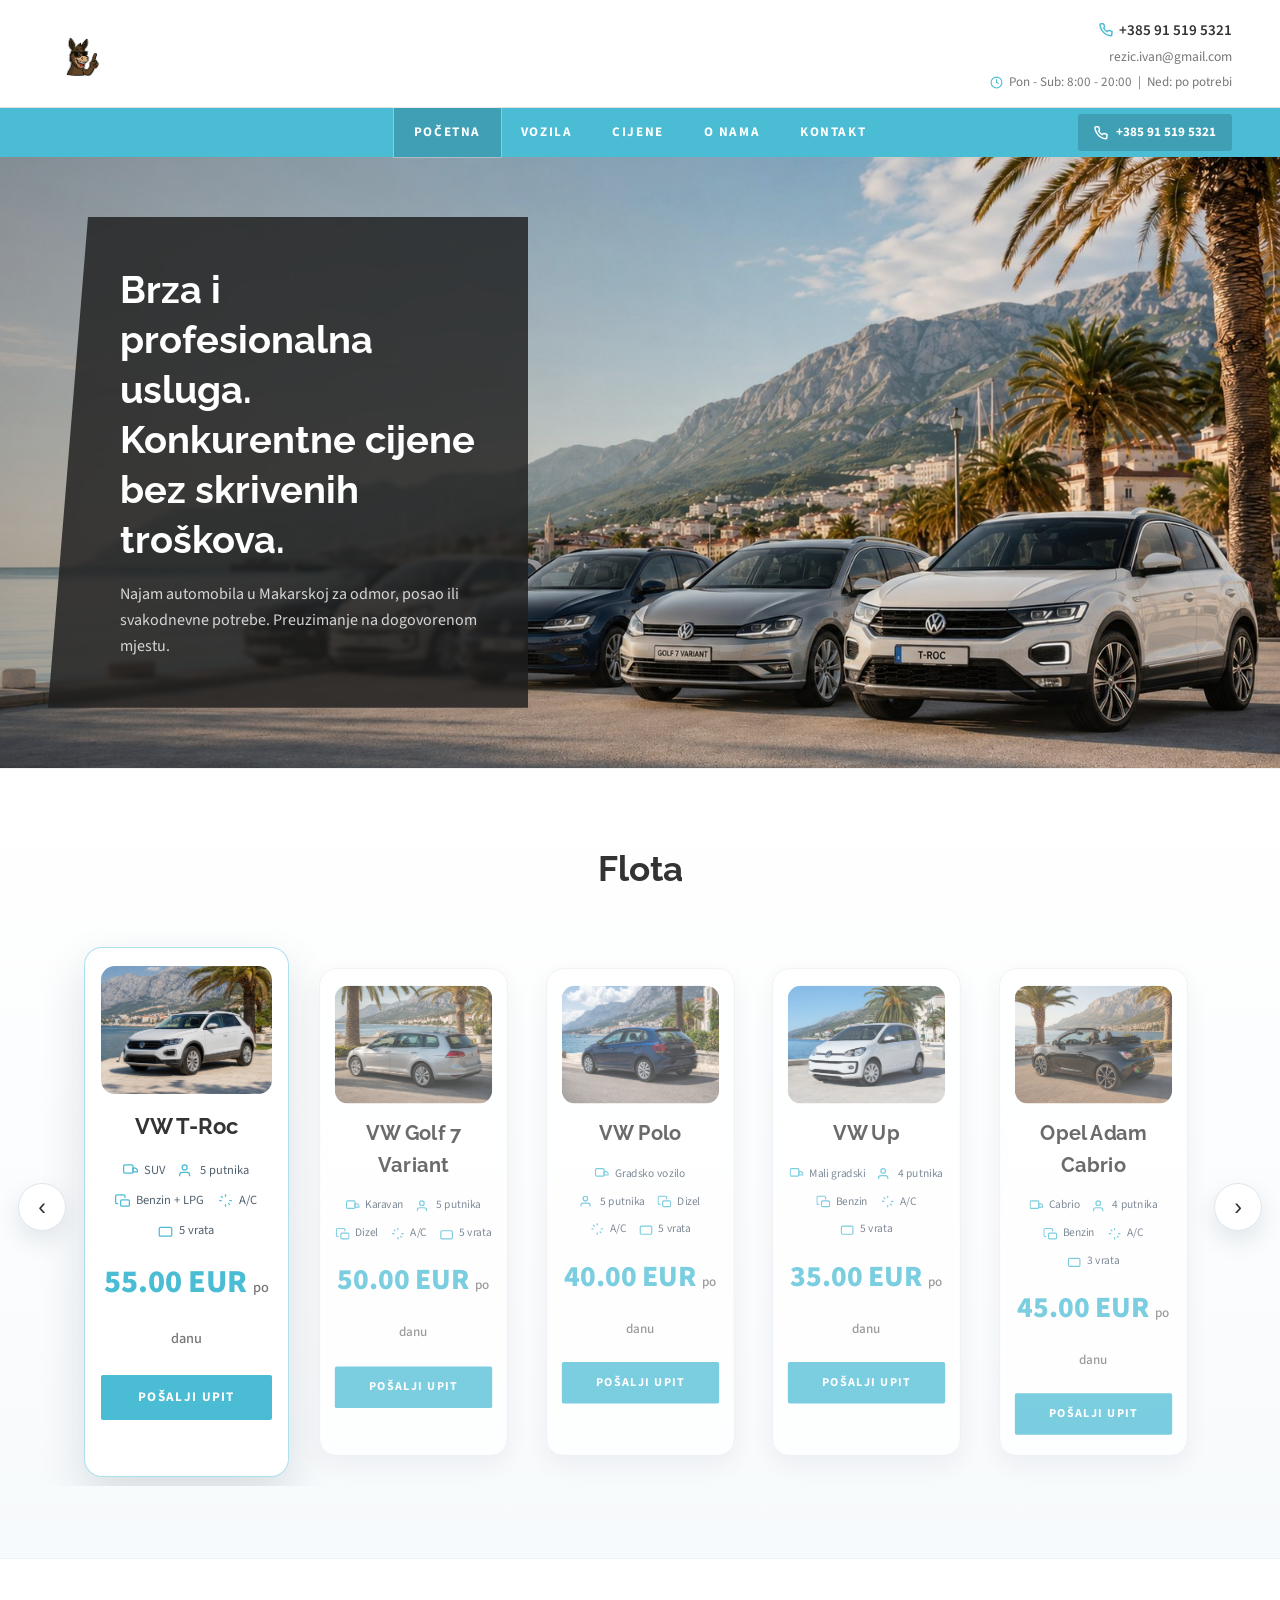
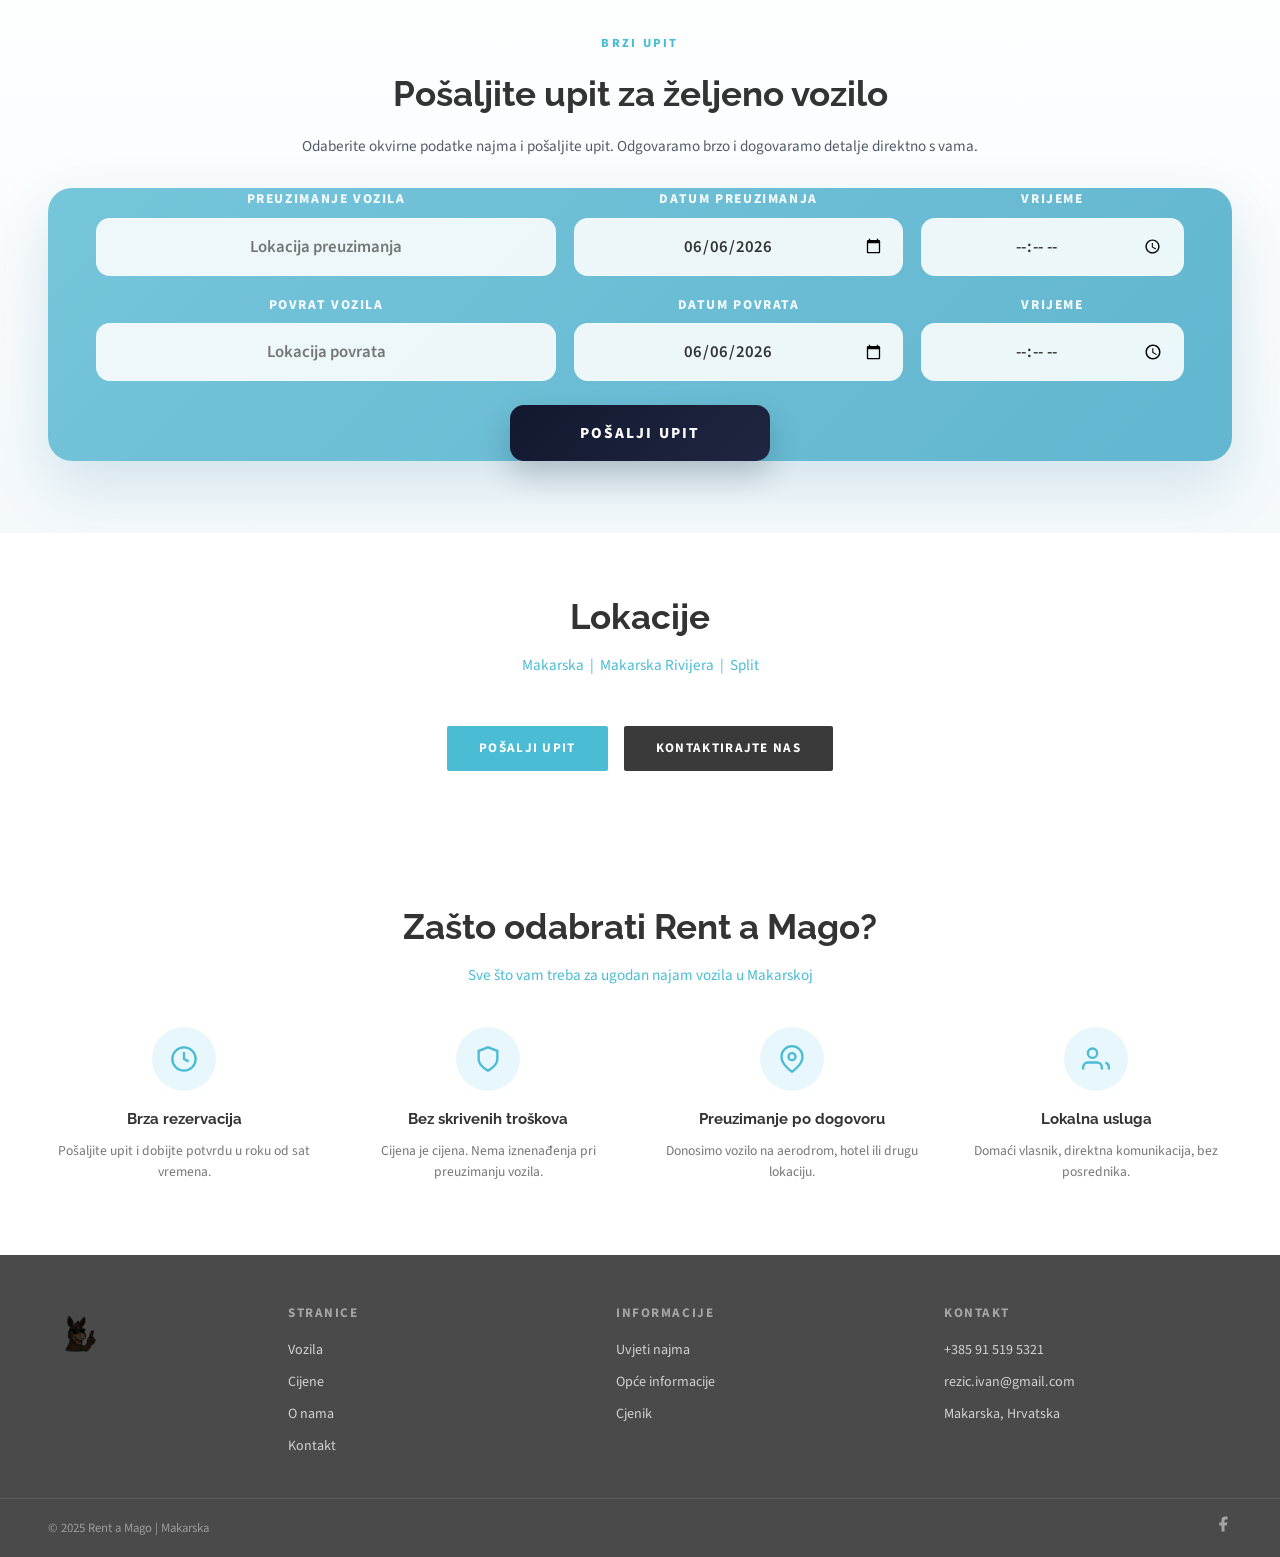
==== commit d34de199: "10" ====
--- a/index.html
+++ b/index.html
@@ -22,7 +22,7 @@
       <div class="header-phones">
         <span class="header-phone">
           <svg width="14" height="14" viewBox="0 0 24 24" fill="none" stroke="currentColor" stroke-width="2.5"><path d="M22 16.92v3a2 2 0 0 1-2.18 2 19.79 19.79 0 0 1-8.63-3.07A19.5 19.5 0 0 1 4.69 12a19.79 19.79 0 0 1-3.07-8.67A2 2 0 0 1 3.6 1.27h3a2 2 0 0 1 2 1.72c.127.96.361 1.903.7 2.81a2 2 0 0 1-.45 2.11L7.91 8.56a16 16 0 0 0 6.29 6.29l1.46-1.47a2 2 0 0 1 2.11-.45c.907.339 1.85.573 2.81.7A2 2 0 0 1 22 16.92z"/></svg>
-          +385 112 555 19
+          +385 91 519 5321
         </span>
       </div>
       <span class="header-email">rezic.ivan@gmail.com</span>
@@ -44,9 +44,9 @@
       <li><a href="o-nama.html" class="nav-link">O nama</a></li>
       <li><a href="kontakt.html" class="nav-link">Kontakt</a></li>
     </ul>
-    <a href="tel:+38511255519" class="nav-phone-pill">
+    <a href="tel:+385915195321" class="nav-phone-pill">
       <svg width="14" height="14" viewBox="0 0 24 24" fill="none" stroke="currentColor" stroke-width="2.5"><path d="M22 16.92v3a2 2 0 0 1-2.18 2 19.79 19.79 0 0 1-8.63-3.07A19.5 19.5 0 0 1 4.69 12a19.79 19.79 0 0 1-3.07-8.67A2 2 0 0 1 3.6 1.27h3a2 2 0 0 1 2 1.72c.127.96.361 1.903.7 2.81a2 2 0 0 1-.45 2.11L7.91 8.56a16 16 0 0 0 6.29 6.29l1.46-1.47a2 2 0 0 1 2.11-.45c.907.339 1.85.573 2.81.7A2 2 0 0 1 22 16.92z"/></svg>
-      +385 112 555 19
+      +385 91 519 5321
     </a>
     <button class="burger" id="burger" aria-label="Menu"><span></span><span></span><span></span></button>
   </div>
@@ -283,7 +283,7 @@
     <div class="footer-col">
       <h5>Kontakt</h5>
       <ul>
-        <li><a href="tel:+38511255519">+385 112 555 19</a></li>
+        <li><a href="tel:+385915195321">+385 91 519 5321</a></li>
         <li><a href="mailto:rezic.ivan@gmail.com">rezic.ivan@gmail.com</a></li>
         <li><a href="#">Makarska, Hrvatska</a></li>
       </ul>
@@ -299,7 +299,7 @@
 
 <!-- MOBILE BAR -->
 <div class="mobile-bar">
-  <a href="tel:+38511255519"><svg width="16" height="16" viewBox="0 0 24 24" fill="none" stroke="currentColor" stroke-width="2.5"><path d="M22 16.92v3a2 2 0 0 1-2.18 2 19.79 19.79 0 0 1-8.63-3.07A19.5 19.5 0 0 1 4.69 12a19.79 19.79 0 0 1-3.07-8.67A2 2 0 0 1 3.6 1.27h3a2 2 0 0 1 2 1.72c.127.96.361 1.903.7 2.81a2 2 0 0 1-.45 2.11L7.91 8.56a16 16 0 0 0 6.29 6.29l1.46-1.47a2 2 0 0 1 2.11-.45c.907.339 1.85.573 2.81.7A2 2 0 0 1 22 16.92z"/></svg> Nazovi</a>
+  <a href="tel:+385915195321"><svg width="16" height="16" viewBox="0 0 24 24" fill="none" stroke="currentColor" stroke-width="2.5"><path d="M22 16.92v3a2 2 0 0 1-2.18 2 19.79 19.79 0 0 1-8.63-3.07A19.5 19.5 0 0 1 4.69 12a19.79 19.79 0 0 1-3.07-8.67A2 2 0 0 1 3.6 1.27h3a2 2 0 0 1 2 1.72c.127.96.361 1.903.7 2.81a2 2 0 0 1-.45 2.11L7.91 8.56a16 16 0 0 0 6.29 6.29l1.46-1.47a2 2 0 0 1 2.11-.45c.907.339 1.85.573 2.81.7A2 2 0 0 1 22 16.92z"/></svg> Nazovi</a>
   <a href="kontakt.html"><svg width="16" height="16" viewBox="0 0 24 24" fill="none" stroke="currentColor" stroke-width="2.5"><path d="M21 15a2 2 0 0 1-2 2H7l-4 4V5a2 2 0 0 1 2-2h14a2 2 0 0 1 2 2z"/></svg> Upit</a>
 </div>
 
--- a/style.css
+++ b/style.css
@@ -169,12 +169,13 @@
   max-width: 1160px; margin: 0 auto; padding: 0 24px;
 }
 .booking-group { display: flex; flex-direction: column; gap: 8px; min-width: 0; }
-.booking-group label { font-size: 0.76rem; font-weight: 800; letter-spacing: 0.12em; text-transform: uppercase; color: rgba(255,255,255,0.92); }
+.booking-group label { font-size: 0.84rem; font-weight: 800; letter-spacing: 0.12em; text-transform: uppercase; color: rgba(255,255,255,0.92); text-align: center; }
 .booking-group input, .booking-group select {
-  height: 54px; padding: 0 16px;
+  height: 58px; padding: 0 18px;
   border: 1px solid rgba(255,255,255,0.28); border-radius: 14px;
-  font-family: var(--font-main); font-size: 0.95rem; color: var(--text);
+  font-family: var(--font-main); font-size: 1.05rem; font-weight: 600; color: var(--text);
   background: rgba(255,255,255,0.88);
+  text-align: center;
   width: 100%;
 }
 .booking-group input:focus, .booking-group select:focus { outline: 2px solid rgba(255,255,255,0.5); }
@@ -186,10 +187,10 @@
   padding-top: 6px;
 }
 .btn-book {
-  min-height: 54px; padding: 0 34px;
+  min-height: 56px; padding: 0 34px;
   background: linear-gradient(135deg, #12182f 0%, #202641 100%); color: var(--white);
   border: none; border-radius: 14px;
-  font-family: var(--font-main); font-size: 0.88rem; font-weight: 800;
+  font-family: var(--font-main); font-size: 0.96rem; font-weight: 800;
   letter-spacing: 0.14em; text-transform: uppercase;
   cursor: pointer; transition: transform 0.2s, box-shadow 0.2s, background 0.2s; white-space: nowrap;
   box-shadow: 0 14px 30px rgba(10, 24, 48, 0.2);
@@ -223,6 +224,85 @@
 
 .inquiry-section .section-sub { margin-bottom: 0; color: rgba(17, 28, 44, 0.72); }
 .inquiry-section .section-title { margin-bottom: 12px; }
+
+.inquiry-section .container {
+  max-width: 980px;
+}
+.inquiry-card {
+  max-width: 900px;
+  margin: 0 auto;
+}
+.booking-group,
+.booking-action-wrap {
+  width: 100%;
+}
+.booking-group input,
+.booking-group select {
+  display: block;
+  width: 100%;
+  max-width: 100%;
+  min-width: 0;
+  margin: 0 auto;
+}
+.booking-group input[type="date"],
+.booking-group input[type="time"] {
+  -webkit-appearance: none;
+  appearance: none;
+}
+.booking-action-wrap .btn-book {
+  min-width: 260px;
+}
+.booking-group input::placeholder,
+.booking-group select,
+.booking-group input[type="date"],
+.booking-group input[type="time"] {
+  text-align: center;
+}
+
+.booking-group input[type="date"],
+.booking-group input[type="time"] {
+  text-align: center;
+  text-align-last: center;
+  padding-top: 0;
+  padding-bottom: 0;
+}
+.booking-group input[type="date"]::-webkit-date-and-time-value,
+.booking-group input[type="time"]::-webkit-date-and-time-value {
+  text-align: center;
+  min-height: 100%;
+  display: flex;
+  align-items: center;
+  justify-content: center;
+}
+.booking-group input[type="date"]::-webkit-datetime-edit,
+.booking-group input[type="time"]::-webkit-datetime-edit {
+  display: flex;
+  width: 100%;
+  height: 100%;
+  align-items: center;
+  justify-content: center;
+  text-align: center;
+  padding: 0;
+}
+.booking-group input[type="date"]::-webkit-datetime-edit-fields-wrapper,
+.booking-group input[type="time"]::-webkit-datetime-edit-fields-wrapper {
+  display: flex;
+  align-items: center;
+  justify-content: center;
+  width: 100%;
+  height: 100%;
+}
+.booking-group input[type="date"]::-webkit-datetime-edit-text,
+.booking-group input[type="date"]::-webkit-datetime-edit-day-field,
+.booking-group input[type="date"]::-webkit-datetime-edit-month-field,
+.booking-group input[type="date"]::-webkit-datetime-edit-year-field,
+.booking-group input[type="time"]::-webkit-datetime-edit-hour-field,
+.booking-group input[type="time"]::-webkit-datetime-edit-minute-field,
+.booking-group input[type="time"]::-webkit-datetime-edit-ampm-field,
+.booking-group input[type="time"]::-webkit-datetime-edit-text {
+  text-align: center;
+  line-height: 1;
+}
 /* ---- LOCATION SECTION ---- */
 .location-section { padding: 56px 0; background: var(--white); text-align: center; }
 .location-btns { display: flex; align-items: center; justify-content: center; gap: 16px; margin-top: 24px; }
@@ -523,7 +603,7 @@
   display: grid; grid-template-columns: 200px 1fr 1fr 1fr;
   gap: 40px; padding-bottom: 40px;
 }
-.footer-logo-img { height: 60px; width: auto; margin-bottom: 0; }
+.footer-logo-img { height: 60px; width: auto; margin-bottom: 0; display: block; background: transparent !important; mix-blend-mode: multiply; }
 .footer-col h5 { font-size: 0.82rem; font-weight: 700; color: rgba(255,255,255,0.5); text-transform: uppercase; letter-spacing: 0.12em; margin-bottom: 14px; }
 .footer-col ul { display: flex; flex-direction: column; gap: 8px; }
 .footer-col ul li a { font-size: 0.88rem; color: rgba(255,255,255,0.75); transition: color 0.2s; }
@@ -672,11 +752,14 @@
   /* --- BOOKING / INQUIRY SECTION --- */
   .booking-bar { padding: 56px 0; }
   .inquiry-header { margin-bottom: 24px; padding: 0 8px; }
+  .inquiry-section .container { padding: 0 20px; }
   .inquiry-card {
     grid-template-columns: 1fr;
     gap: 14px;
-    padding: 20px 16px;
+    padding: 22px 16px;
     border-radius: 20px;
+    max-width: 100%;
+    margin: 0 auto;
   }
   .booking-bar-inner {
     padding: 0;
@@ -690,33 +773,42 @@
     justify-content: flex-start;
   }
   .booking-group label {
-    font-size: 0.72rem;
-    color: rgba(255,255,255,0.86);
+    font-size: 0.82rem;
+    color: rgba(255,255,255,0.9);
     min-width: 0;
+    text-align: center;
   }
   .booking-group input,
   .booking-group select {
-    height: 48px;
-    text-align: left;
+    height: 56px;
+    text-align: center;
     background: rgba(255,255,255,0.92);
     color: var(--text);
     border: 1px solid rgba(255,255,255,0.25);
     border-radius: 12px;
-    font-size: 0.92rem;
-    padding: 0 14px;
-  }
-  .booking-group input::placeholder { color: #8ba0ae; }
+    font-size: 1.08rem;
+    font-weight: 600;
+    padding: 0 16px;
+    width: 100%;
+    max-width: 100%;
+    min-width: 0;
+    margin: 0;
+  }
+  .booking-group input::placeholder { color: #8ba0ae; text-align: center; font-size: 1.02rem; }
   .booking-action-wrap {
-    justify-content: stretch;
-    padding-top: 4px;
+    justify-content: center;
+    align-items: center;
+    padding-top: 8px;
   }
   .btn-book {
     width: 100%;
-    min-height: 52px;
-    font-size: 0.88rem;
+    max-width: 320px;
+    min-height: 56px;
+    font-size: 0.96rem;
     letter-spacing: 0.16em;
     border-radius: 12px;
     background: linear-gradient(135deg, #10172d 0%, #202744 100%);
+    margin: 0 auto;
   }
 
   /* --- LOCATION SECTION --- */
@@ -789,8 +881,10 @@
   .hero-panel p { font-size: 0.83rem; }
 
   .booking-bar { padding: 48px 0; }
-  .inquiry-card { padding: 18px 14px; }
+  .inquiry-section .container { padding: 0 16px; }
+  .inquiry-card { padding: 20px 16px; }
   .booking-group { padding: 0; }
+  .btn-book { max-width: 100%; }
 
   .section { padding: 48px 0; }
   .features-grid { grid-template-columns: 1fr; gap: 20px; }
@@ -913,3 +1007,21 @@
     text-align: center;
   }
 }
+
+
+@media (max-width: 768px) {
+  .booking-group input[type="date"],
+  .booking-group input[type="time"] {
+    line-height: 56px;
+  }
+  .booking-group input[type="date"]::-webkit-date-and-time-value,
+  .booking-group input[type="time"]::-webkit-date-and-time-value,
+  .booking-group input[type="date"]::-webkit-datetime-edit,
+  .booking-group input[type="time"]::-webkit-datetime-edit,
+  .booking-group input[type="date"]::-webkit-datetime-edit-fields-wrapper,
+  .booking-group input[type="time"]::-webkit-datetime-edit-fields-wrapper {
+    height: 56px;
+    min-height: 56px;
+    align-items: center;
+  }
+}
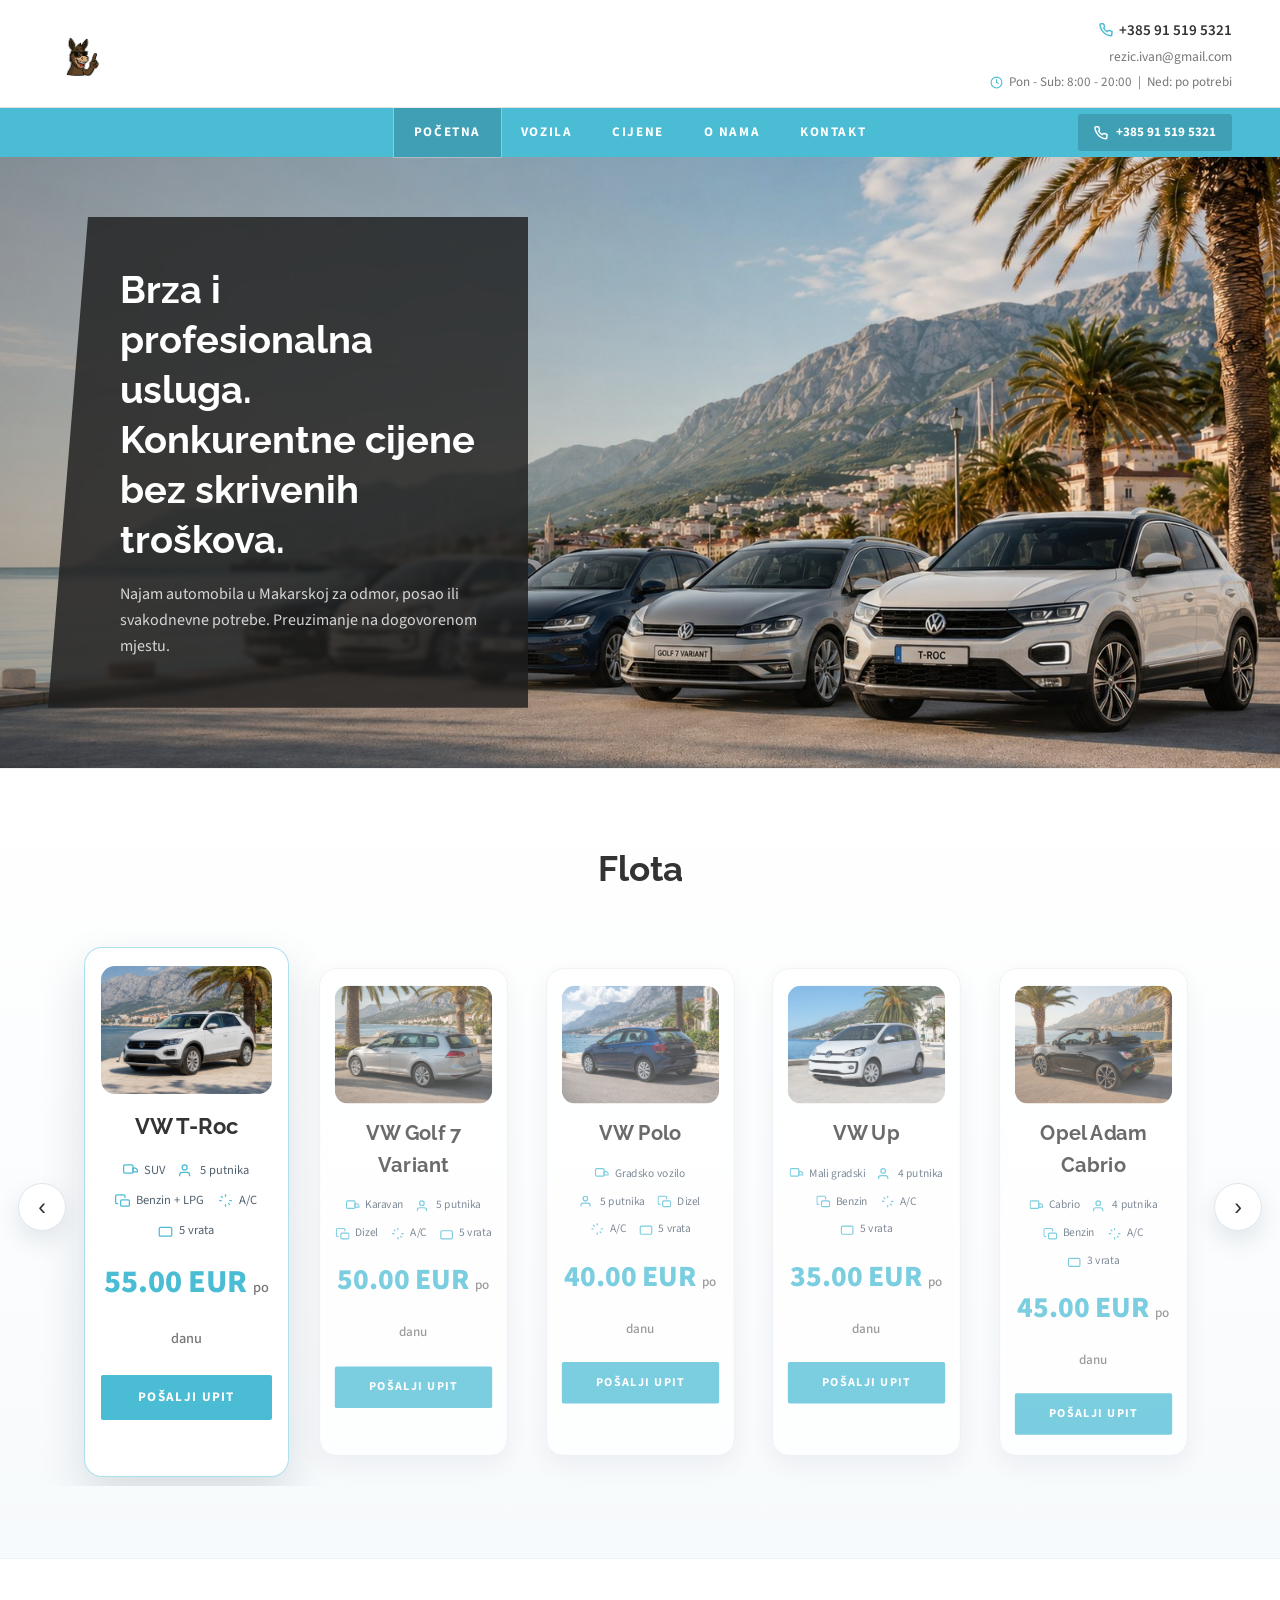
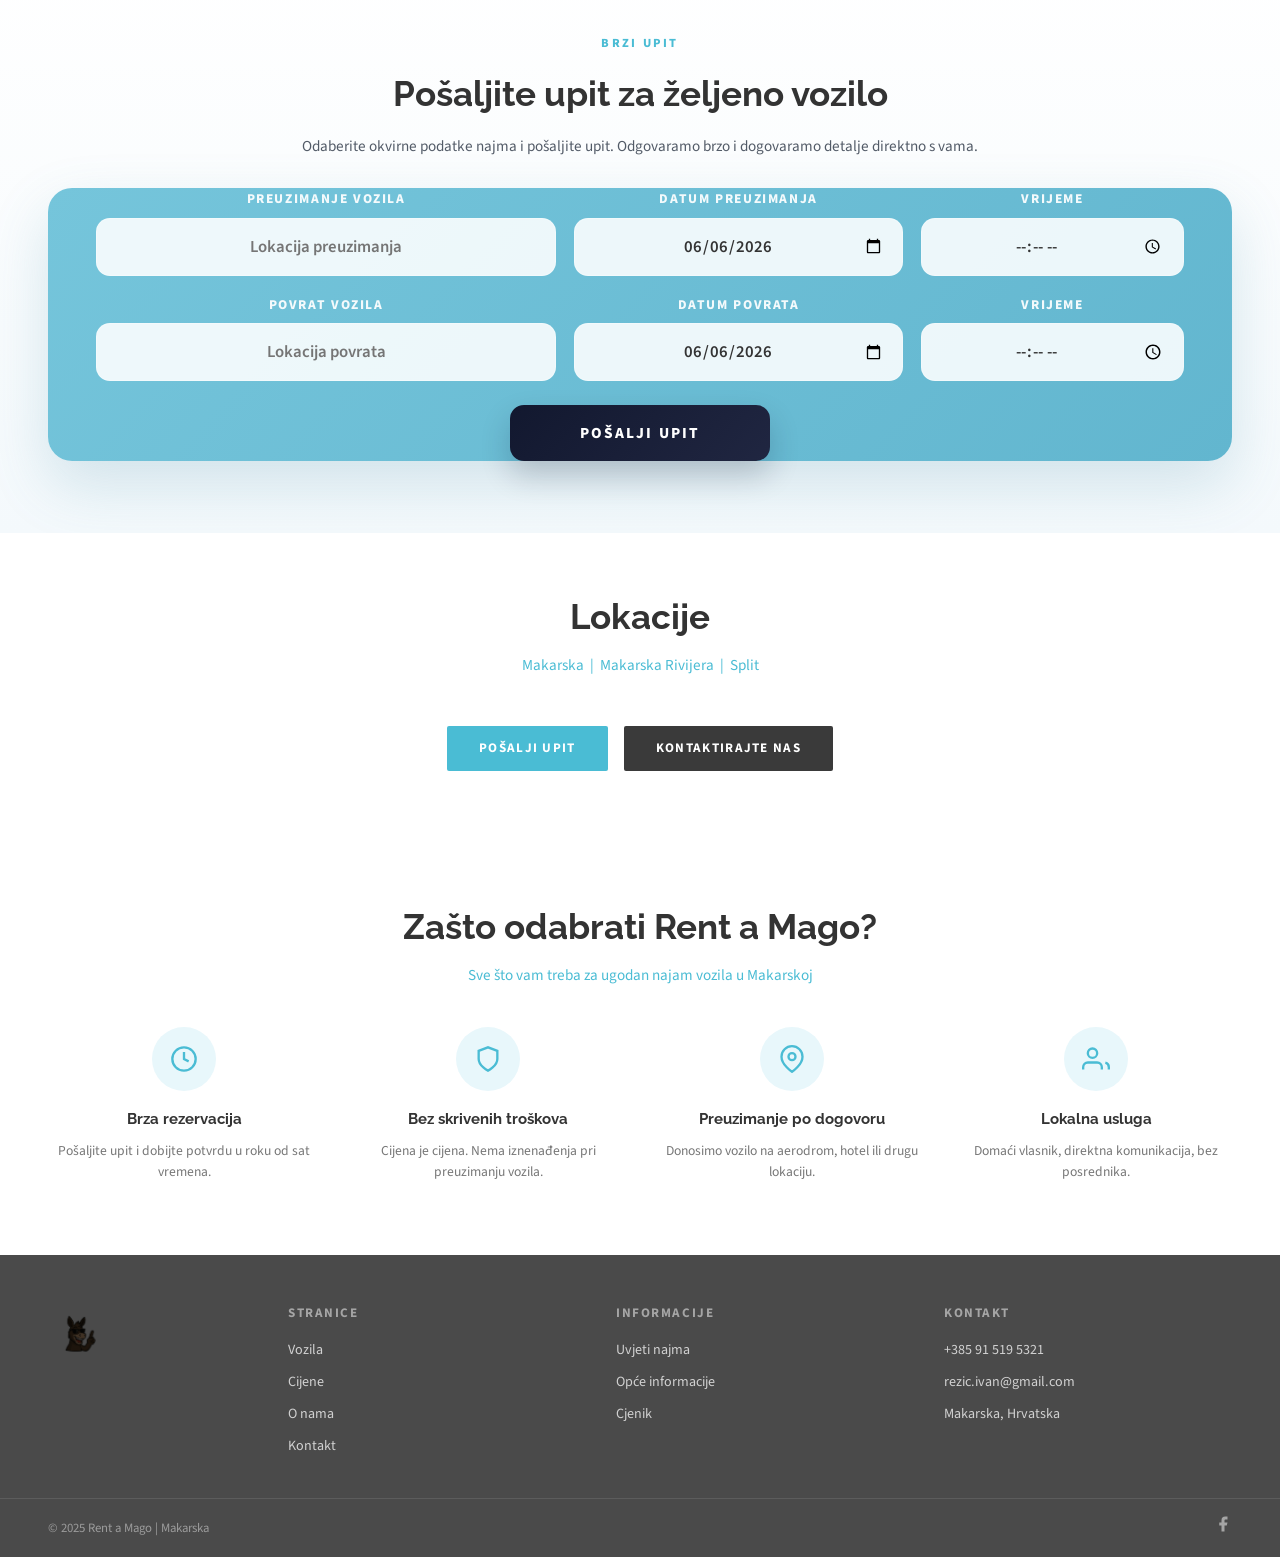
==== commit 55b12172: "11" ====
--- a/index.html
+++ b/index.html
@@ -9,6 +9,8 @@
 <link rel="preconnect" href="https://fonts.gstatic.com" crossorigin>
 <link href="https://fonts.googleapis.com/css2?family=Raleway:wght@700;800&family=Source+Sans+3:wght@400;600;700&display=swap" rel="stylesheet">
 <link rel="stylesheet" href="style.css">
+<link rel="icon" type="image/png" href="favicon.png">
+<link rel="shortcut icon" href="favicon.ico">
 </head>
 <body>
 
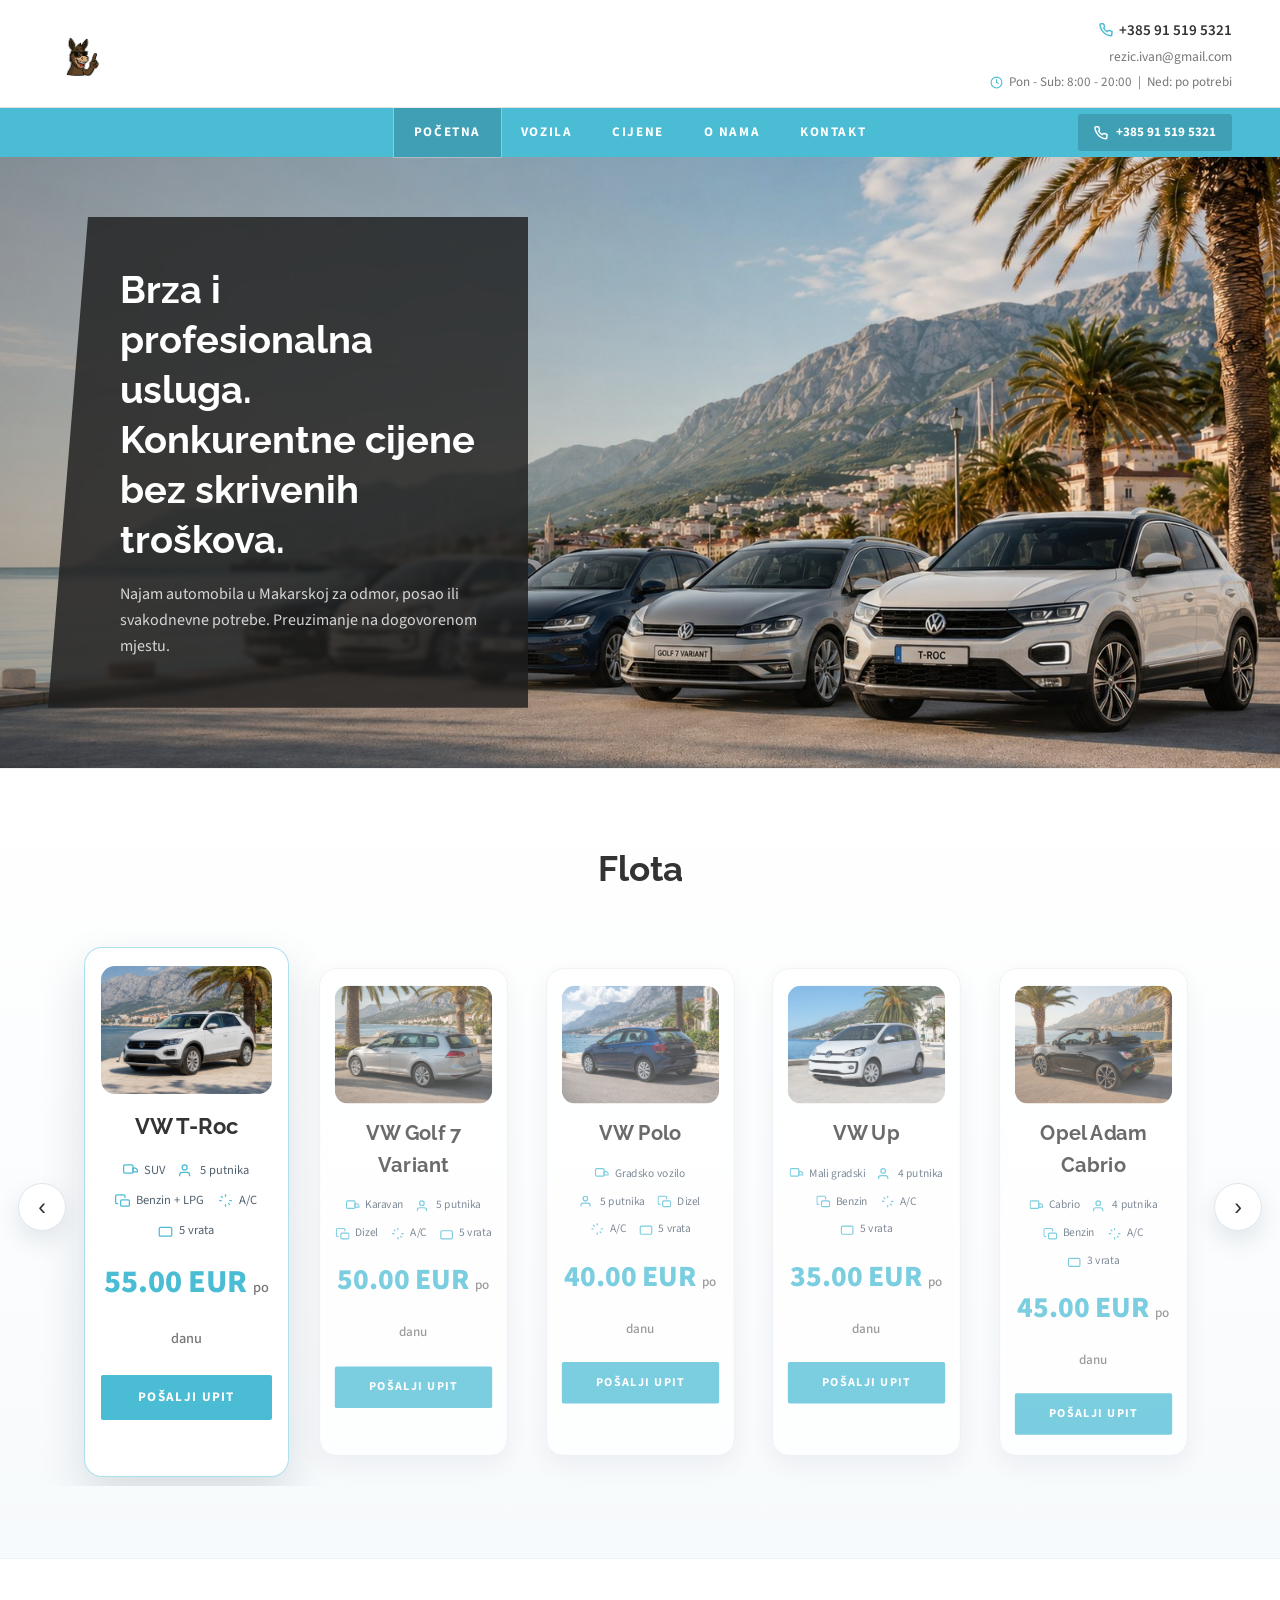
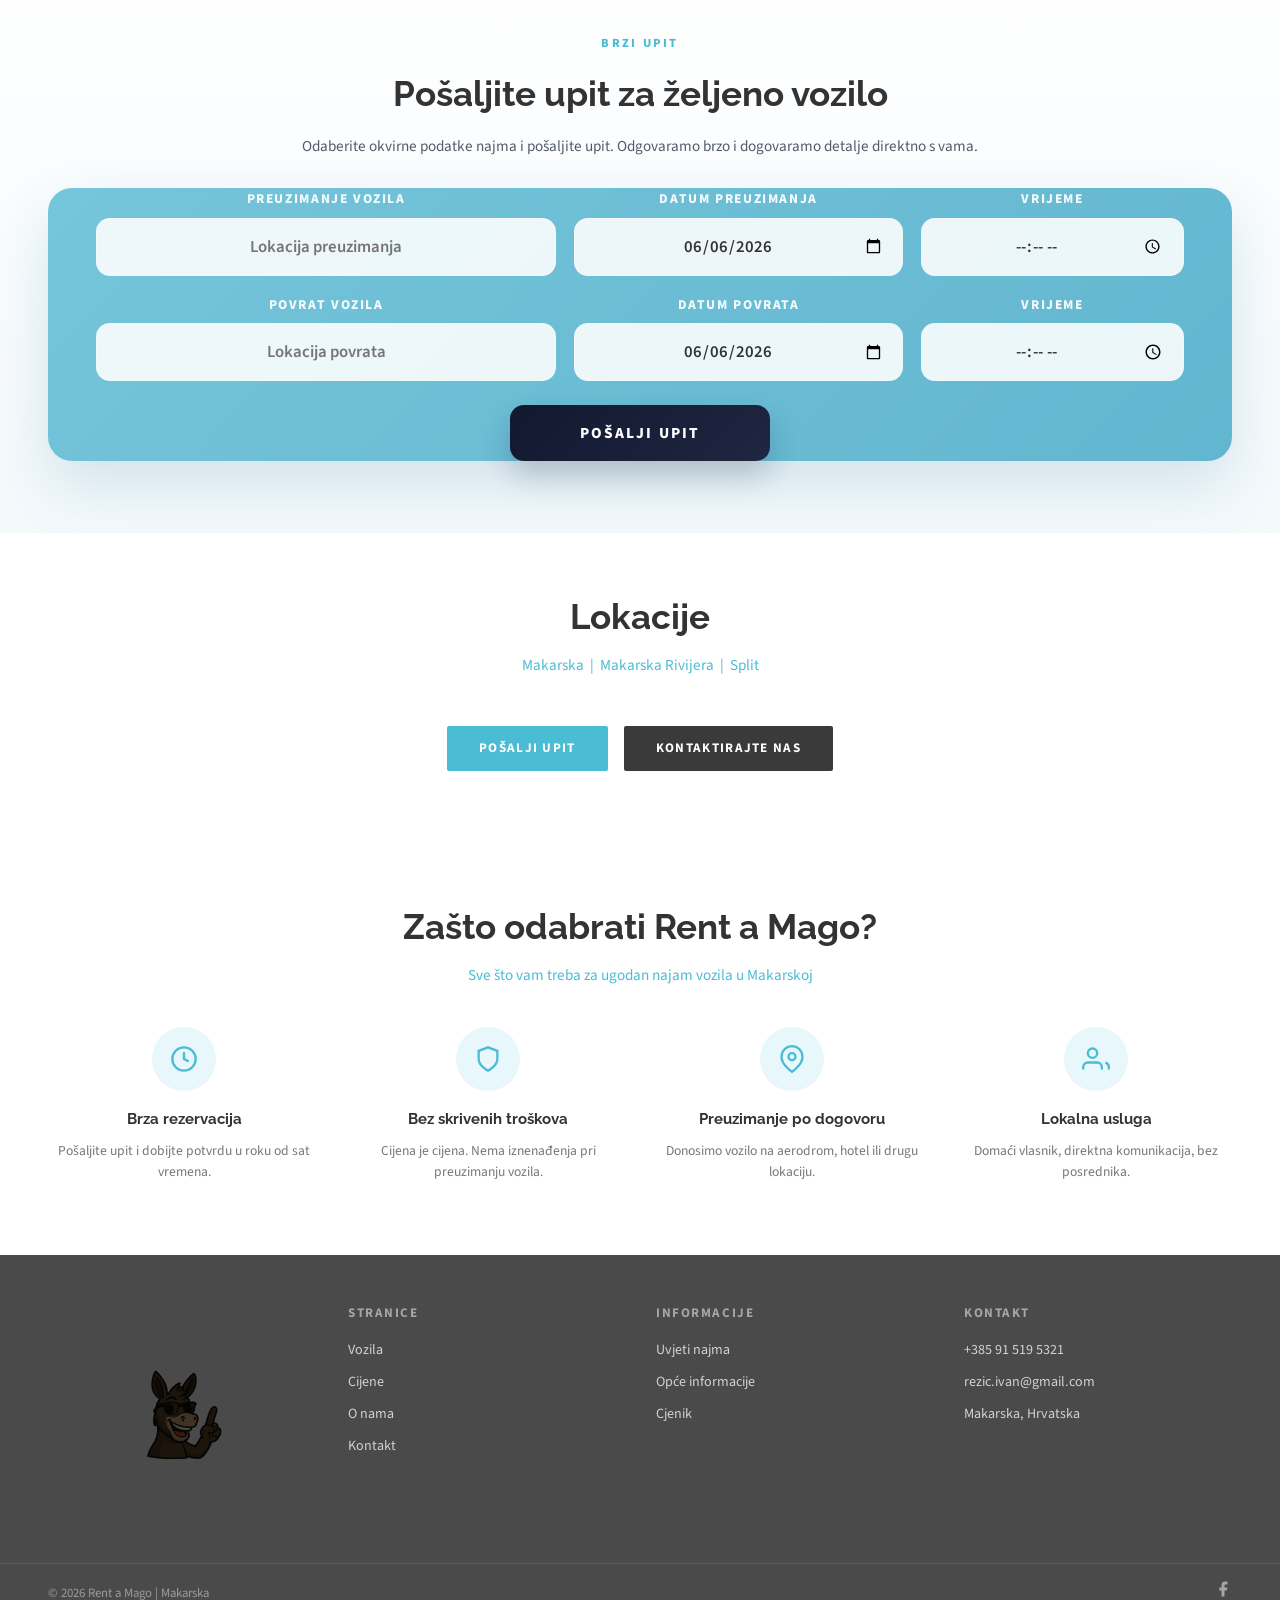
==== commit deee7c57: "12" ====
--- a/index.html
+++ b/index.html
@@ -262,7 +262,7 @@
 <!-- FOOTER -->
 <footer class="footer">
   <div class="footer-inner">
-    <div>
+    <div class="footer-brand">
       <img src="[data-uri]" alt="Rent a Mago" class="footer-logo-img">
     </div>
     <div class="footer-col">
@@ -292,7 +292,7 @@
     </div>
   </div>
   <div class="footer-bottom">
-    <span class="footer-copy">&copy; 2025 Rent a Mago | Makarska</span>
+    <span class="footer-copy">&copy; 2026 Rent a Mago | Makarska</span>
     <div class="footer-social">
       <a href="#" aria-label="Facebook"><svg width="18" height="18" viewBox="0 0 24 24" fill="currentColor"><path d="M18 2h-3a5 5 0 0 0-5 5v3H7v4h3v8h4v-8h3l1-4h-4V7a1 1 0 0 1 1-1h3z"/></svg></a>
     </div>
--- a/style.css
+++ b/style.css
@@ -600,10 +600,17 @@
 .footer { background: var(--dark-footer); padding: 48px 0 0; }
 .footer-inner {
   max-width: 1160px; margin: 0 auto; padding: 0 24px;
-  display: grid; grid-template-columns: 200px 1fr 1fr 1fr;
+  display: grid; grid-template-columns: 260px 1fr 1fr 1fr;
   gap: 40px; padding-bottom: 40px;
-}
-.footer-logo-img { height: 60px; width: auto; margin-bottom: 0; display: block; background: transparent !important; mix-blend-mode: multiply; }
+  align-items: start;
+}
+.footer-brand {
+  display: flex;
+  align-items: center;
+  justify-content: center;
+  min-height: 220px;
+}
+.footer-logo-img { height: 150px; width: auto; max-width: 100%; margin-bottom: 0; display: block; background: transparent !important; mix-blend-mode: multiply; }
 .footer-col h5 { font-size: 0.82rem; font-weight: 700; color: rgba(255,255,255,0.5); text-transform: uppercase; letter-spacing: 0.12em; margin-bottom: 14px; }
 .footer-col ul { display: flex; flex-direction: column; gap: 8px; }
 .footer-col ul li a { font-size: 0.88rem; color: rgba(255,255,255,0.75); transition: color 0.2s; }
@@ -854,7 +861,8 @@
     padding-bottom: 32px;
   }
   .footer-inner > div:first-child { grid-column: 1 / -1; }
-  .footer-logo-img { height: 50px; }
+  .footer-brand { min-height: 180px; }
+  .footer-logo-img { height: 126px; }
 
   /* --- FORM --- */
   .form-grid-2, .form-grid-3 { grid-template-columns: 1fr; }
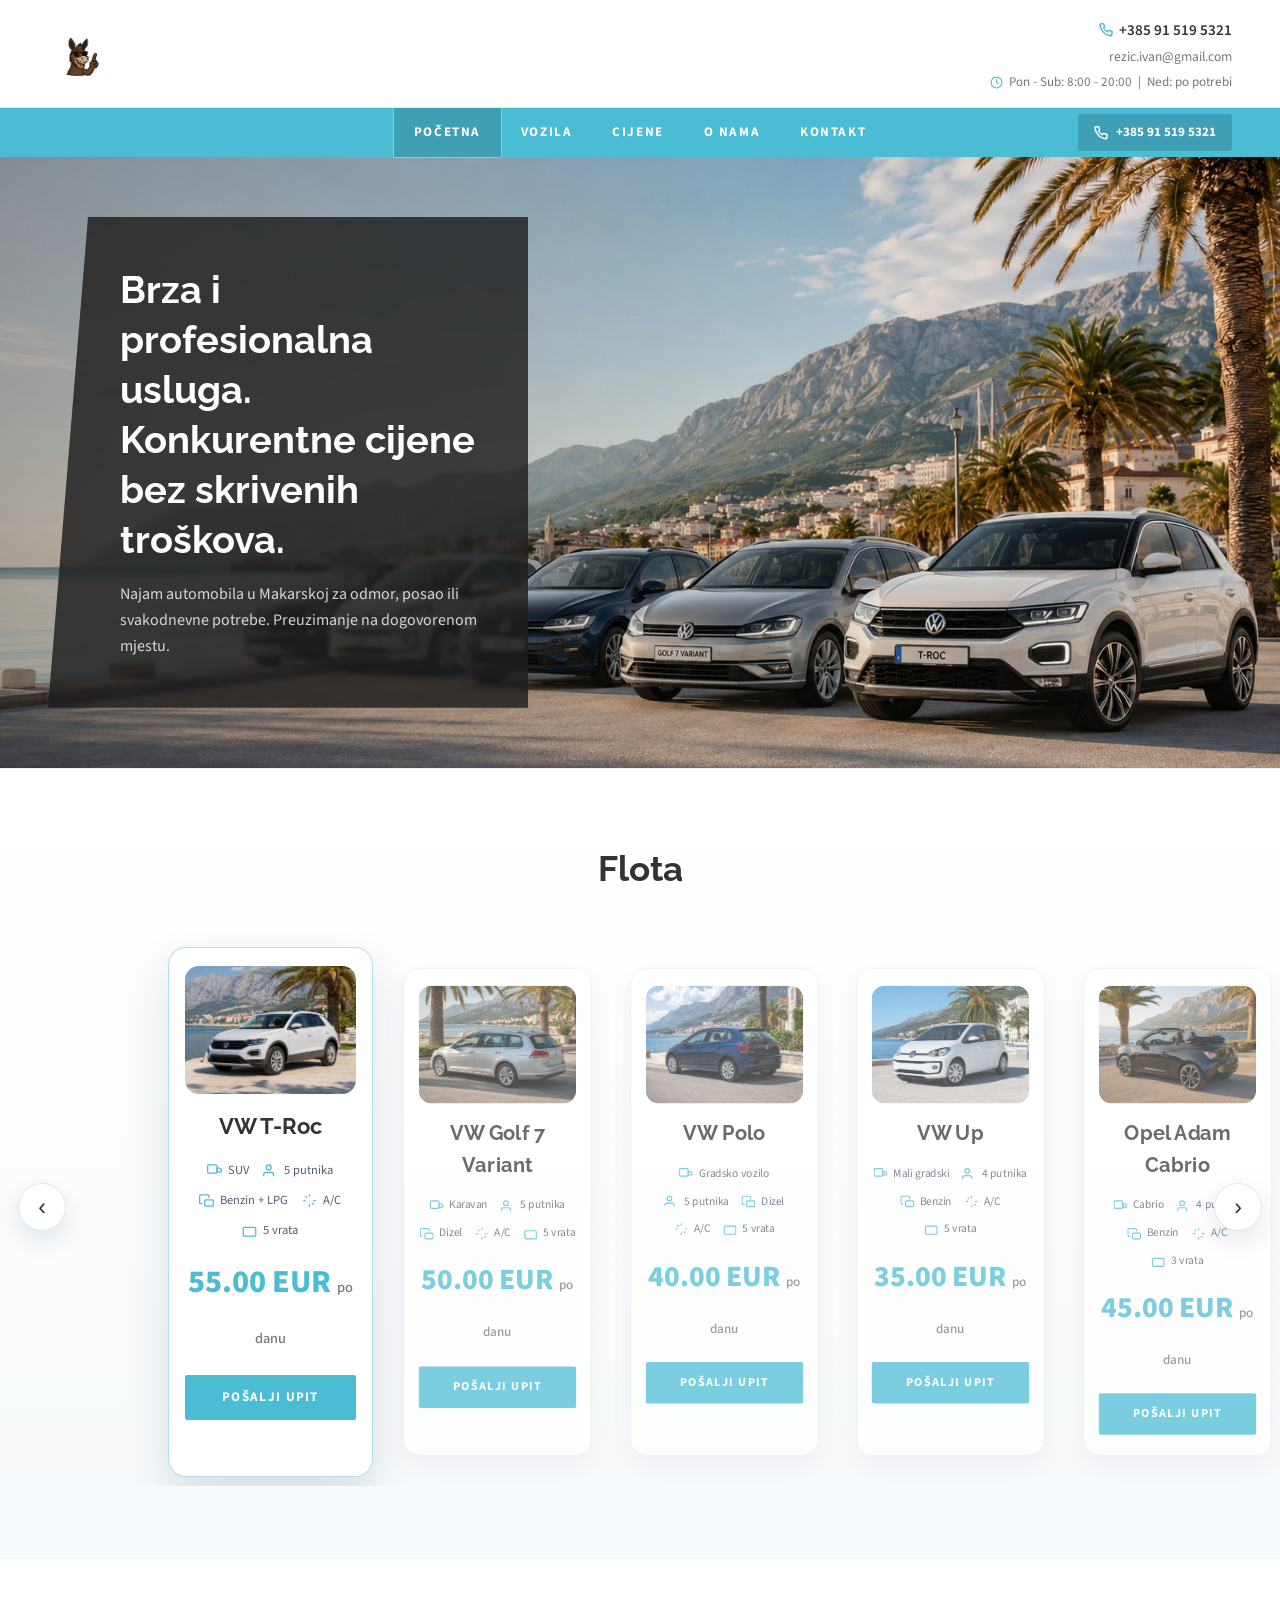
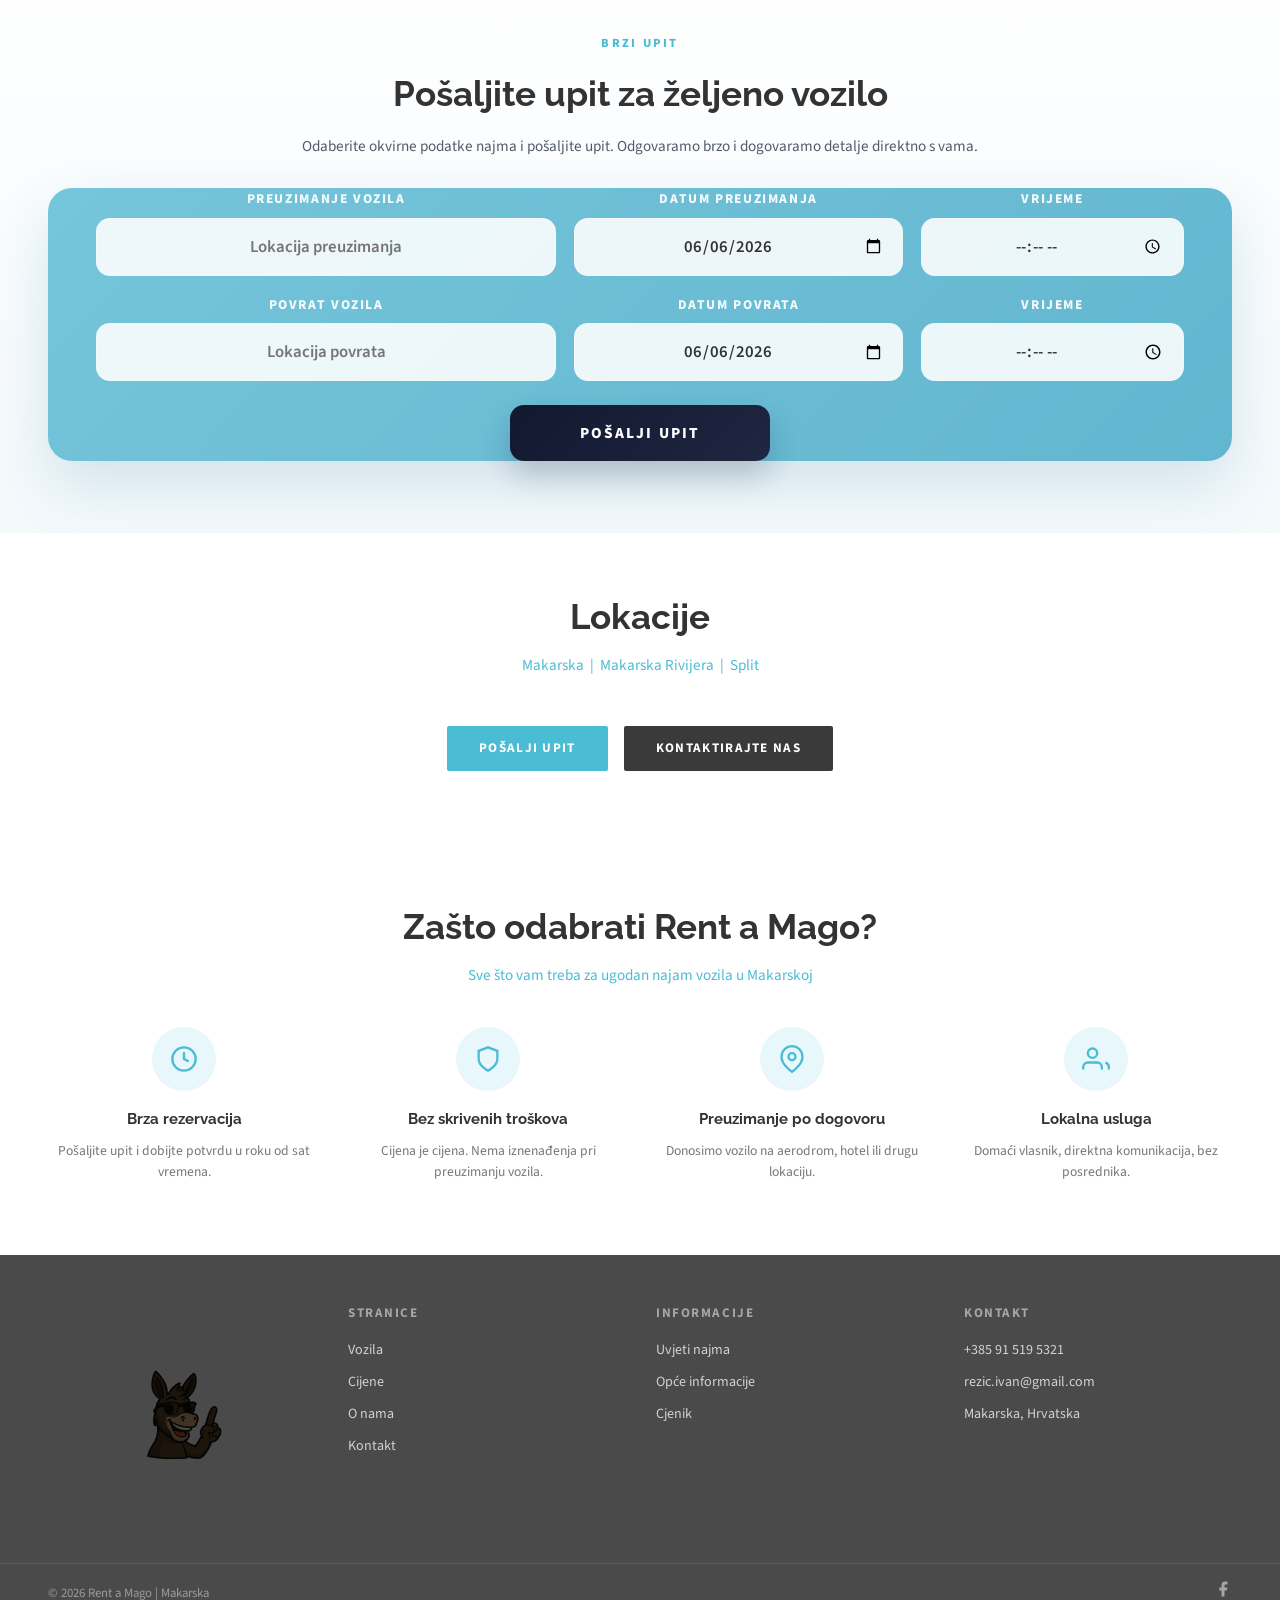
==== commit a0527ce0: "2" ====
--- a/index.html
+++ b/index.html
@@ -2,7 +2,7 @@
 <html lang="hr">
 <head>
 <meta charset="UTF-8">
-<meta name="viewport" content="width=device-width, initial-scale=1.0">
+<meta name="viewport" content="width=device-width, initial-scale=1.0, maximum-scale=1.0, user-scalable=no">
 <title>Rent a Car Makarska | Rent a Mago</title>
 <meta name="description" content="Povoljni najam automobila u Makarskoj i na Makarskoj rivijeri. VW T-Roc, Golf Variant, Polo, Up i Opel Adam Cabrio. Pošaljite upit odmah.">
 <link rel="preconnect" href="https://fonts.googleapis.com">
@@ -77,7 +77,7 @@
       
       <div class="fleet-card">
         <div class="fleet-car-img">
-          <img src="images/troc-1.png" alt="VW T-Roc">
+          <img src="images/troc-1.jpg" alt="VW T-Roc">
         </div>
         <h3>VW T-Roc</h3>
         <div class="fleet-specs">
@@ -95,7 +95,7 @@
 
       <div class="fleet-card">
         <div class="fleet-car-img">
-          <img src="images/golf-1.png" alt="VW Golf 7 Variant">
+          <img src="images/golf-1.jpg" alt="VW Golf 7 Variant">
         </div>
         <h3>VW Golf 7 Variant</h3>
         <div class="fleet-specs">
@@ -113,7 +113,7 @@
 
       <div class="fleet-card">
         <div class="fleet-car-img">
-          <img src="images/polo-1.png" alt="VW Polo">
+          <img src="images/polo-1.jpg" alt="VW Polo">
         </div>
         <h3>VW Polo</h3>
         <div class="fleet-specs">
@@ -131,7 +131,7 @@
 
       <div class="fleet-card">
         <div class="fleet-car-img">
-          <img src="images/up-1.png" alt="VW Up">
+          <img src="images/up-1.jpg" alt="VW Up">
         </div>
         <h3>VW Up</h3>
         <div class="fleet-specs">
@@ -149,7 +149,7 @@
 
       <div class="fleet-card">
         <div class="fleet-car-img">
-          <img src="images/adam-1.png" alt="Opel Adam Cabrio">
+          <img src="images/adam-1.jpg" alt="Opel Adam Cabrio">
         </div>
         <h3>Opel Adam Cabrio</h3>
         <div class="fleet-specs">
--- a/style.css
+++ b/style.css
@@ -684,7 +684,8 @@
   .header-hours { display: none; }
 
   /* --- NAVBAR --- */
-  .navbar-inner { padding: 0 16px; min-height: 48px; }
+  .navbar-inner { padding: 0 16px; min-height: 48px; justify-content: flex-end; }
+  .burger { margin-left: auto; }
   .nav-links {
     display: none;
     position: fixed;
@@ -902,10 +903,12 @@
 
   .fleet-carousel { padding: 12px 52px 6px; }
   .fleet-track { gap: 14px; }
-  .fleet-card { flex-basis: 78vw; max-width: 310px; padding: 18px 14px 20px; opacity: 0.82; transform: scale(0.96); }
+  .fleet-card { flex-basis: min(74vw, 290px); max-width: 290px; padding: 18px 14px 20px; opacity: 0.82; transform: scale(0.96); }
   .fleet-card.is-active { transform: scale(1); }
   .fleet-car-img { width: 100%; }
   .fleet-price-new { font-size: 1.5rem; }
+  .fleet-specs { gap: 8px 10px; }
+  .fleet-spec { font-size: 0.74rem; }
   .fleet-nav { width: 42px; height: 42px; font-size: 1.2rem; }
   .fleet-prev { left: 6px; }
   .fleet-next { right: 6px; }
@@ -1033,3 +1036,13 @@
     align-items: center;
   }
 }
+
+
+/* Disable mobile zoom gestures */
+html, body {
+  touch-action: manipulation;
+  -webkit-text-size-adjust: 100%;
+}
+input, select, textarea, button {
+  font-size: 16px;
+}
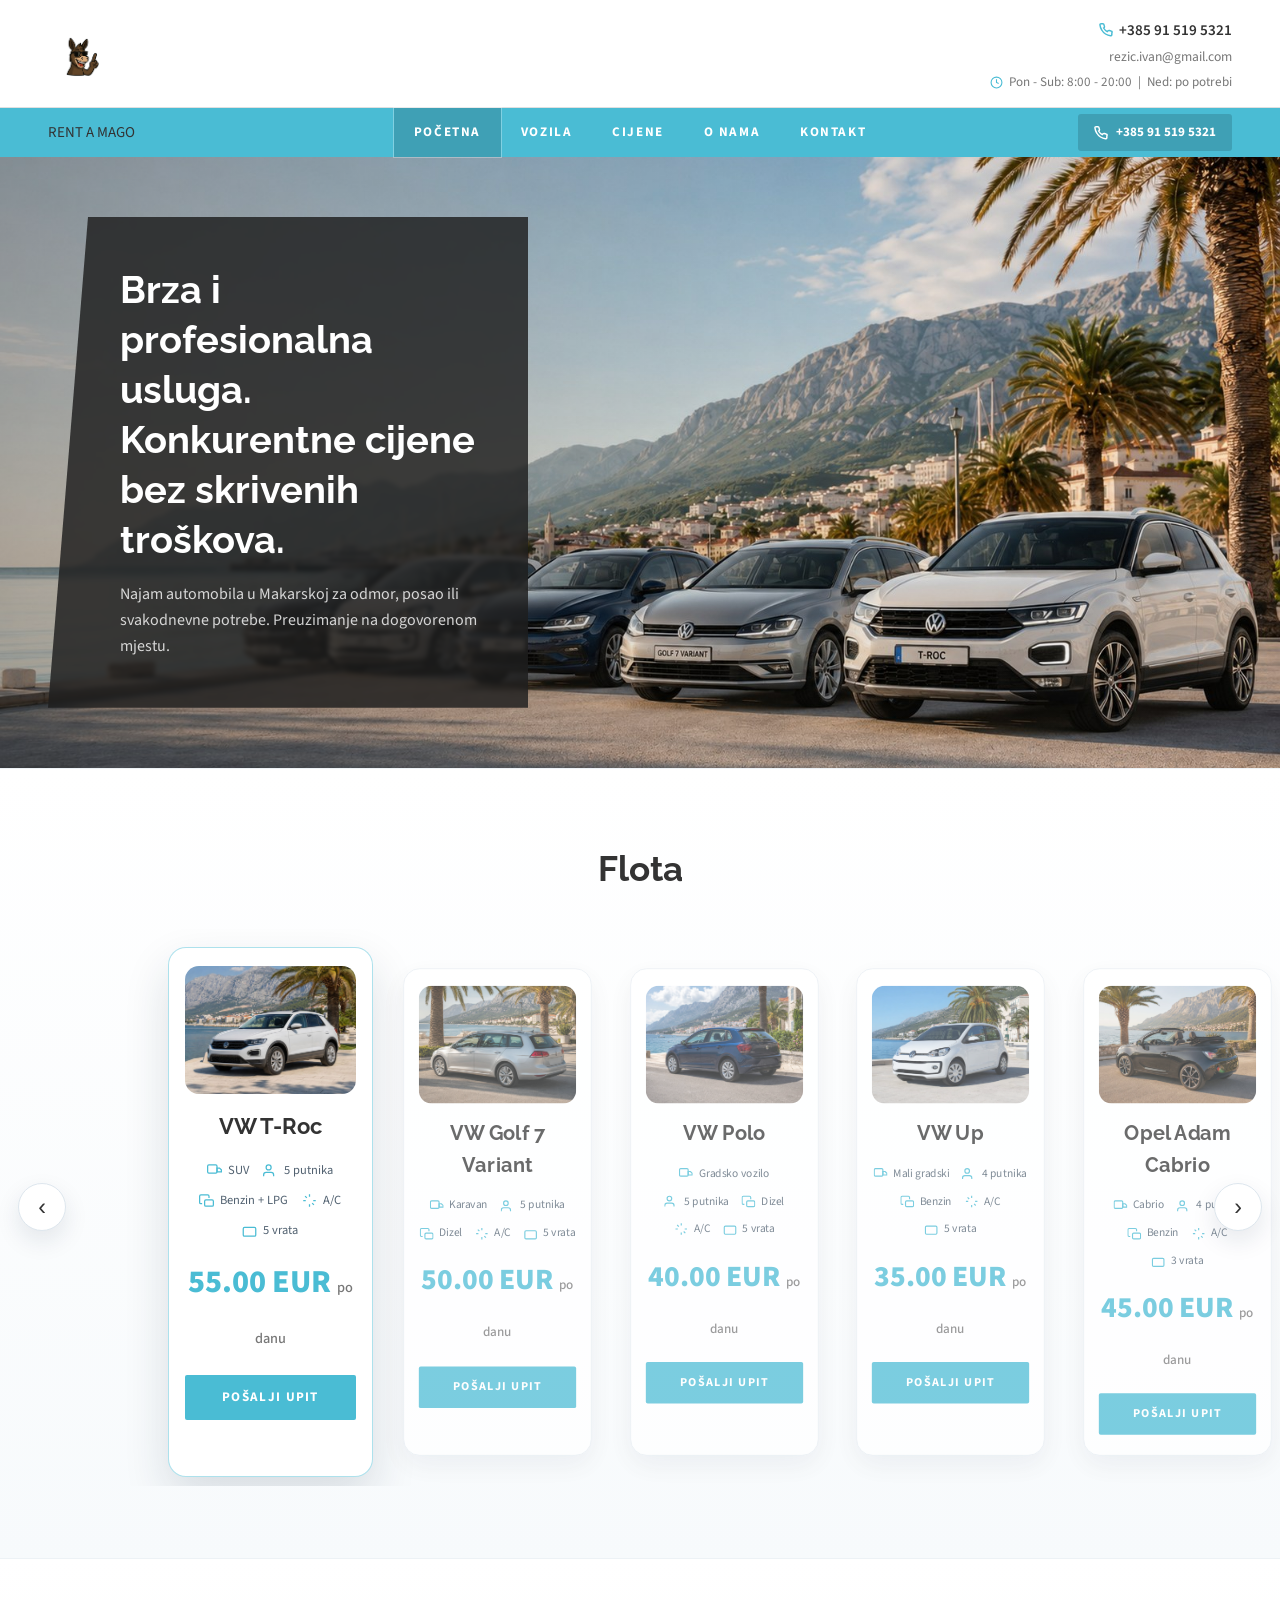
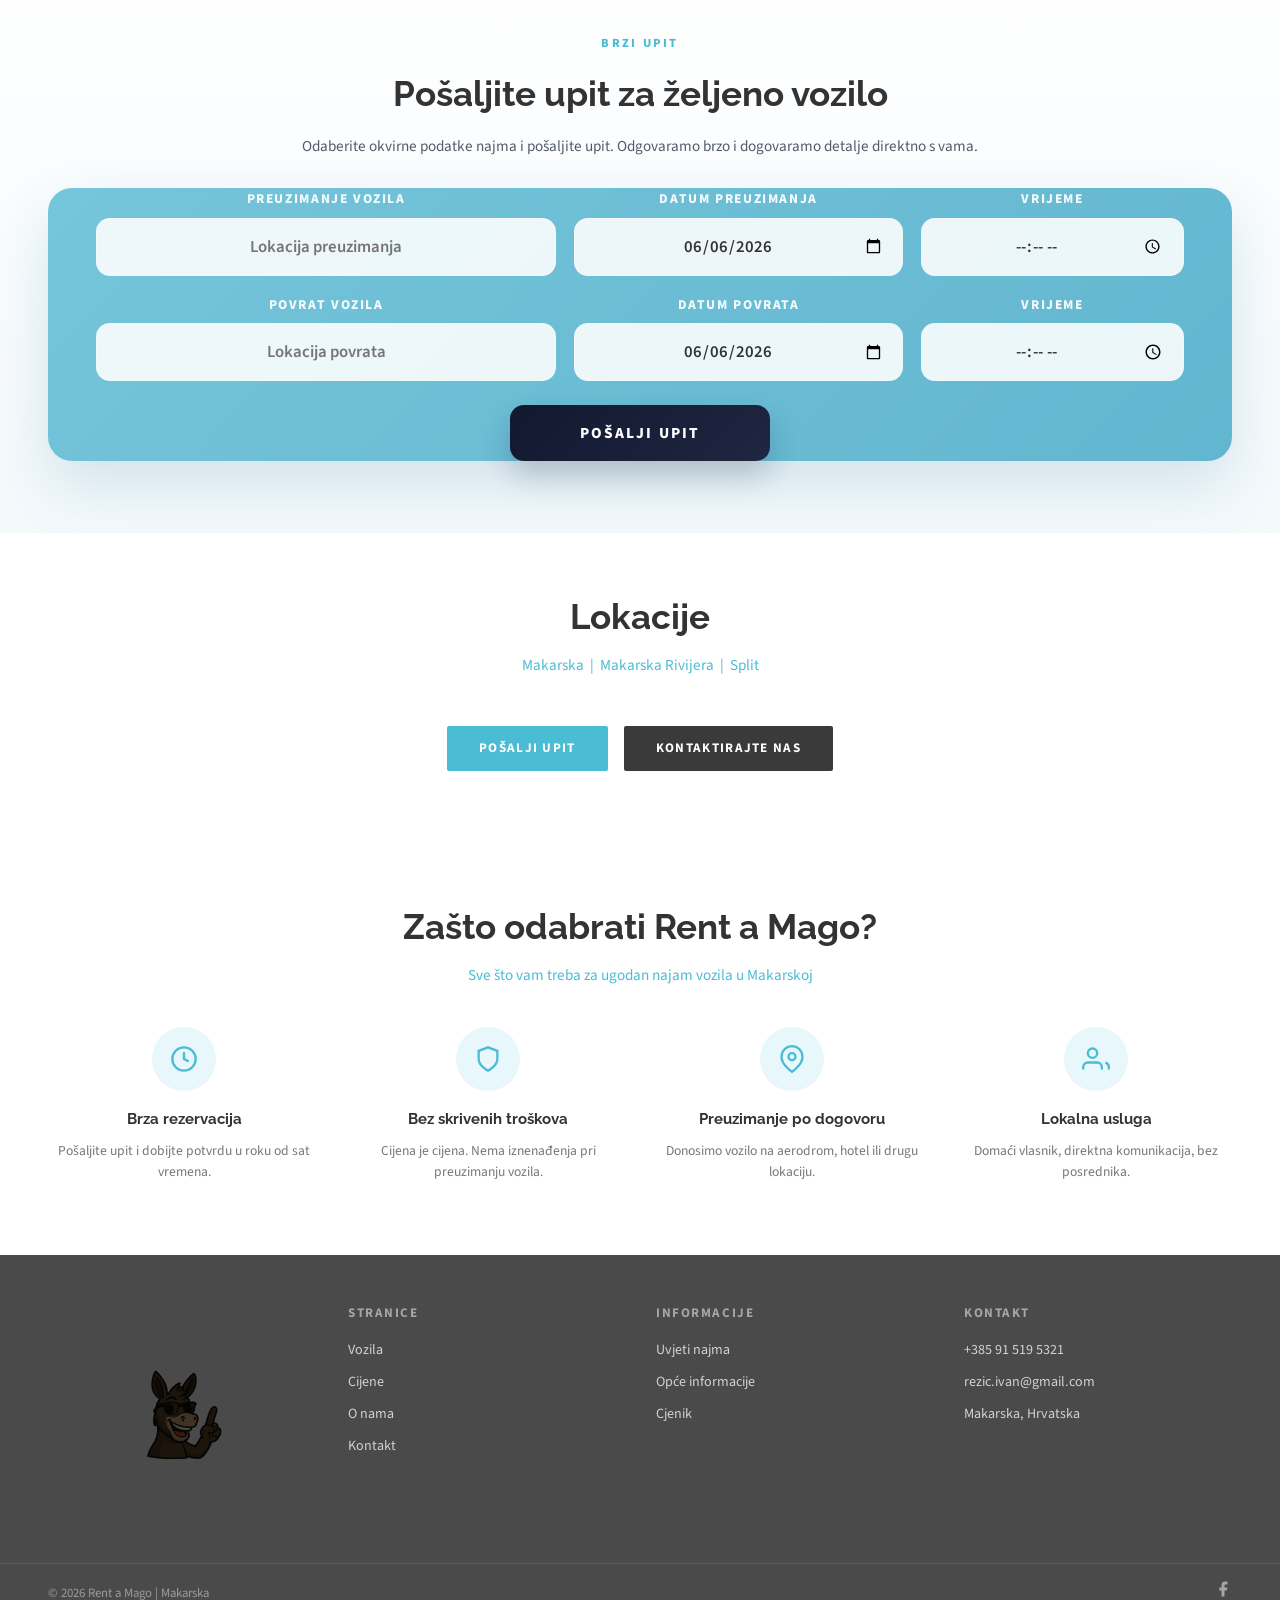
==== commit 00f1004f: "6" ====
--- a/index.html
+++ b/index.html
@@ -39,6 +39,7 @@
 <!-- NAVBAR -->
 <nav class="navbar" id="navbar">
   <div class="navbar-inner">
+    <a href="index.html" class="mobile-brand">RENT A MAGO</a>
     <ul class="nav-links" id="navLinks">
       <li><a href="index.html" class="nav-link active">Početna</a></li>
       <li><a href="vozila.html" class="nav-link">Vozila</a></li>
--- a/style.css
+++ b/style.css
@@ -684,7 +684,19 @@
   .header-hours { display: none; }
 
   /* --- NAVBAR --- */
-  .navbar-inner { padding: 0 16px; min-height: 48px; justify-content: flex-end; }
+  .navbar-inner { padding: 0 16px; min-height: 48px; justify-content: space-between; }
+  .mobile-brand {
+    display: inline-flex;
+    align-items: center;
+    font-family: var(--font-heading);
+    font-size: 0.88rem;
+    font-weight: 800;
+    letter-spacing: 0.18em;
+    text-transform: uppercase;
+    color: var(--white);
+    white-space: nowrap;
+    line-height: 1;
+  }
   .burger { margin-left: auto; }
   .nav-links {
     display: none;
@@ -901,17 +913,17 @@
 
   .section-title { font-size: 1.4rem; }
 
-  .fleet-carousel { padding: 12px 52px 6px; }
+  .fleet-carousel { padding: 12px 16px 6px; }
   .fleet-track { gap: 14px; }
-  .fleet-card { flex-basis: min(74vw, 290px); max-width: 290px; padding: 18px 14px 20px; opacity: 0.82; transform: scale(0.96); }
+  .fleet-card { flex-basis: calc(100vw - 32px); max-width: calc(100vw - 32px); padding: 18px 14px 20px; opacity: 0.82; transform: scale(0.96); }
   .fleet-card.is-active { transform: scale(1); }
   .fleet-car-img { width: 100%; }
   .fleet-price-new { font-size: 1.5rem; }
   .fleet-specs { gap: 8px 10px; }
   .fleet-spec { font-size: 0.74rem; }
   .fleet-nav { width: 42px; height: 42px; font-size: 1.2rem; }
-  .fleet-prev { left: 6px; }
-  .fleet-next { right: 6px; }
+  .fleet-prev { left: 4px; }
+  .fleet-next { right: 4px; }
 
   .vehicle-img-wrap { padding: 20px; }
   .vehicle-main-img { height: 200px; }
